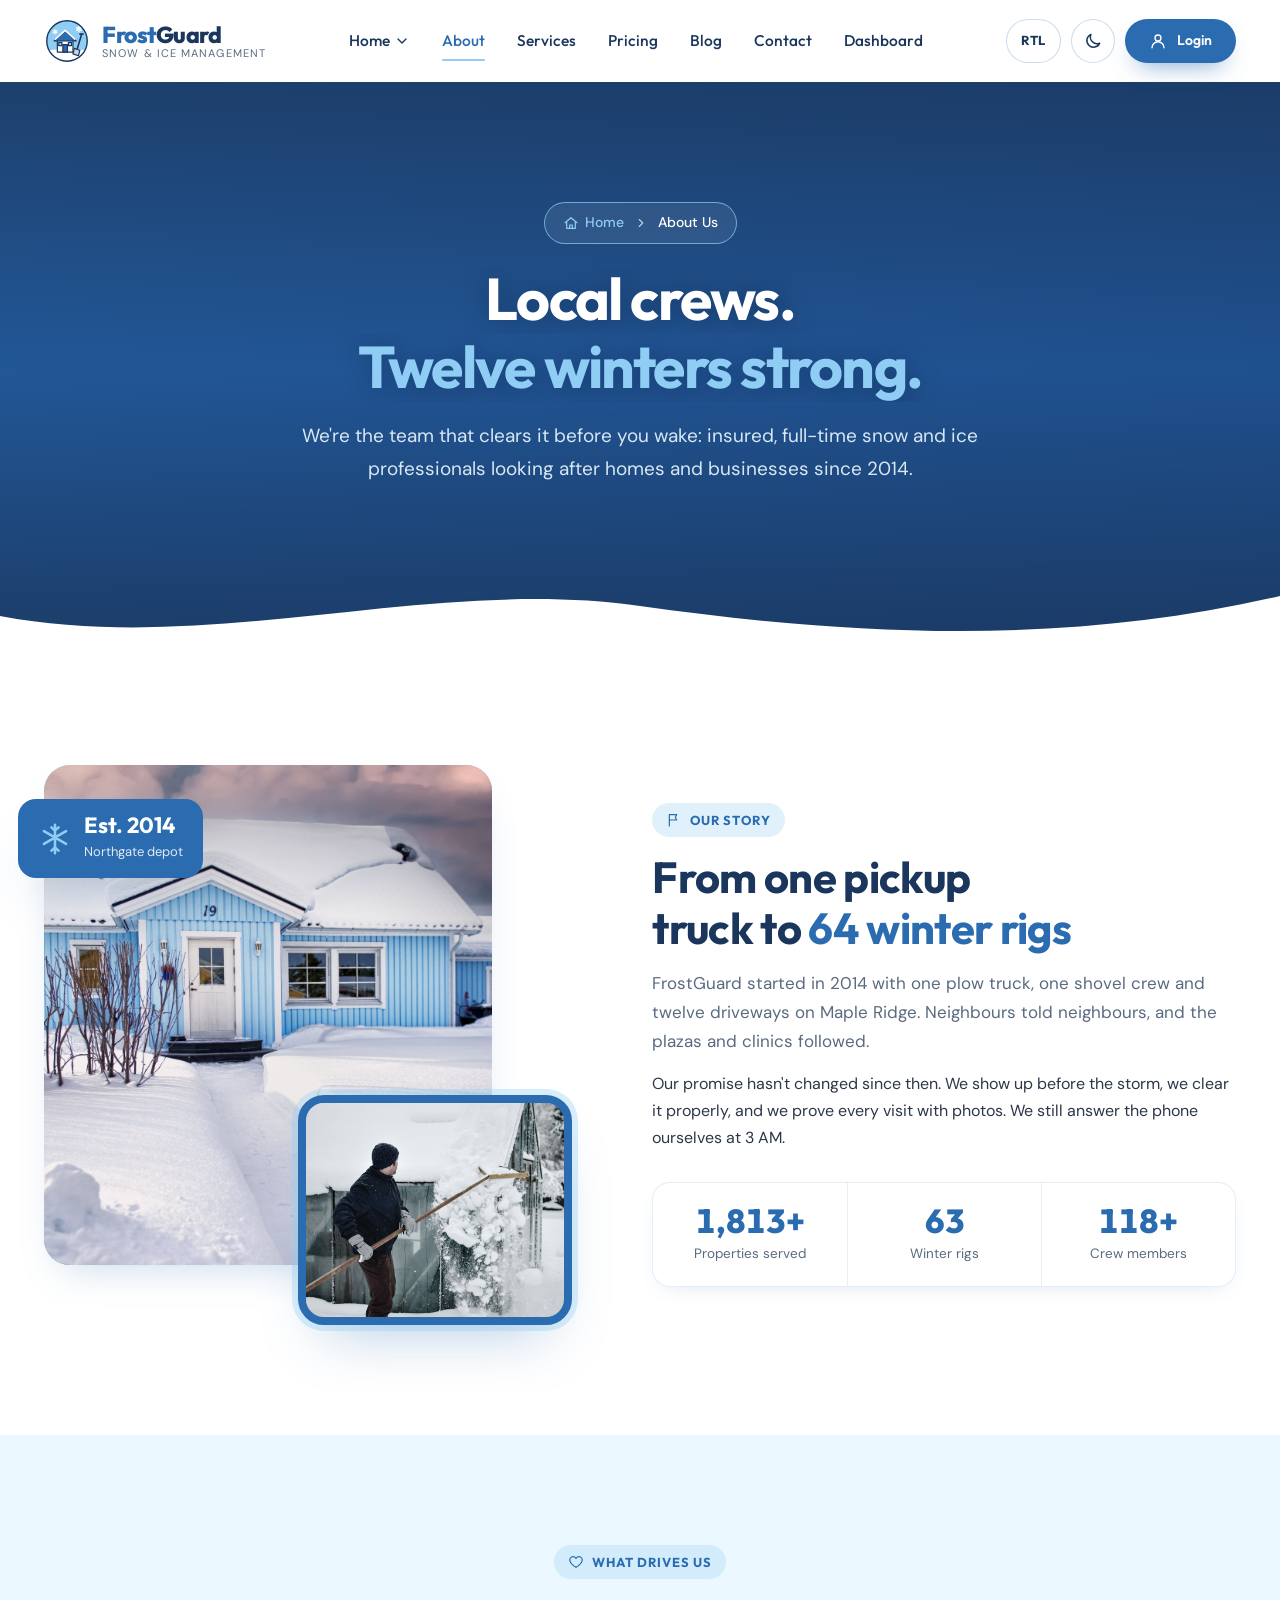
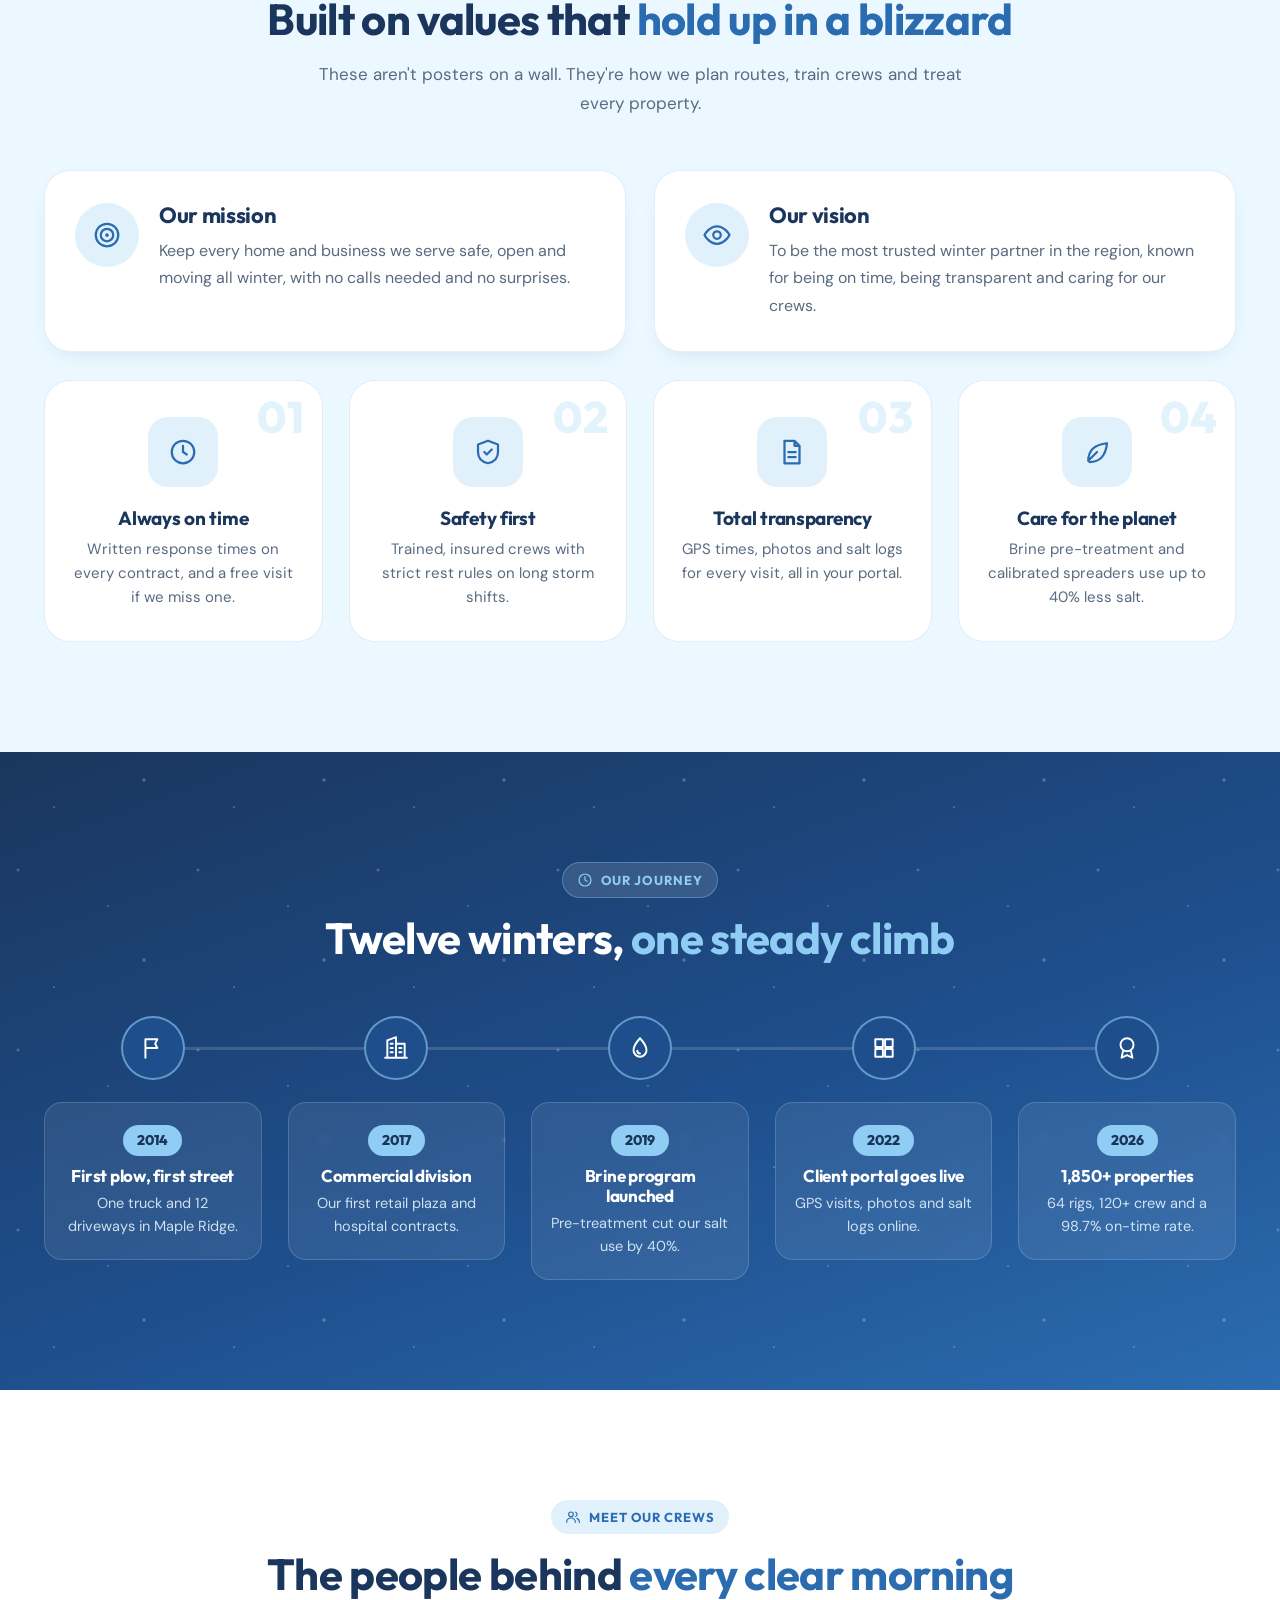
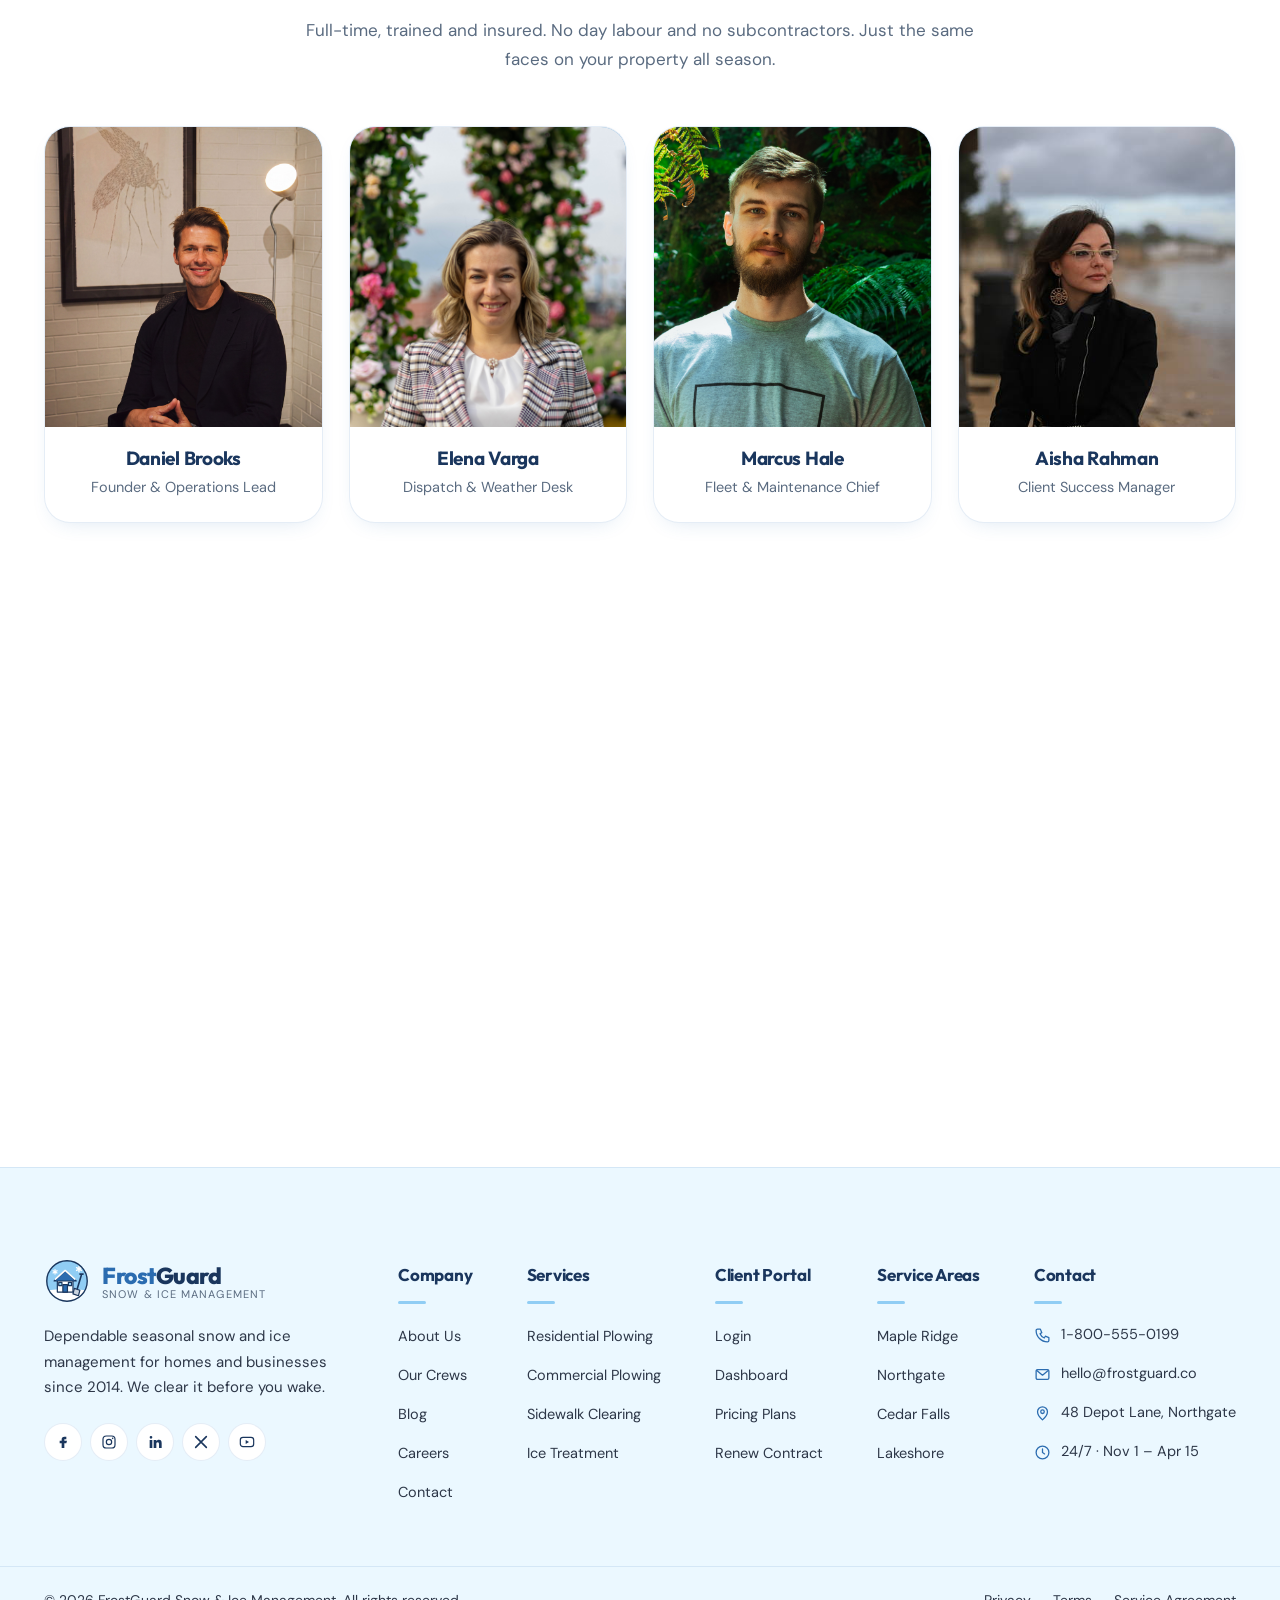
==== about.html @ 60165d2a "initial commit" ====
<!DOCTYPE html>
<html lang="en" dir="ltr" data-theme="light">
<head>
  <meta charset="UTF-8">
  <meta name="viewport" content="width=device-width, initial-scale=1.0">
  <title>About Us | FrostGuard Snow &amp; Ice Management</title>
  <meta name="description" content="Meet FrostGuard Snow & Ice Management — a local, fully insured snow and ice team keeping homes and businesses safe every winter since 2014.">
  <link rel="icon" type="image/svg+xml" href="images/logo-ltr.svg">

  <!-- Apply saved theme + direction before first paint (prevents flash) -->
  <script>
    (function () {
      document.documentElement.classList.add('js');
      try {
        var t = localStorage.getItem('fg-theme');
        var d = localStorage.getItem('fg-dir');
        if (t) document.documentElement.setAttribute('data-theme', t);
        if (d) document.documentElement.setAttribute('dir', d);
      } catch (e) {}
    })();
  </script>

  <link rel="preconnect" href="https://fonts.googleapis.com">
  <link rel="preconnect" href="https://fonts.gstatic.com" crossorigin>
  <link href="https://fonts.googleapis.com/css2?family=Outfit:wght@500;600;700;800&family=DM+Sans:wght@400;500;700&display=swap" rel="stylesheet">
  <link rel="stylesheet" href="css/about.css">
</head>
<body>

  <!--
    MEDIA
      videos/about-video.mp4 + .webm · videos/about-video-mobile.mp4 + .webm  (page banner video)
      images/about-video-poster.jpg  (still frame shown while the video loads — must be an image, not the .mp4)
    IMAGE SLOTS — drop real photos into /images with these names.
      about-story-1.jpg · about-story-2.jpg
      team-1.jpg · team-2.jpg · team-3.jpg · team-4.jpg
    Until a photo is added, a blue snow gradient with an icon is shown.
  -->

  <svg class="sprite" aria-hidden="true" xmlns="http://www.w3.org/2000/svg">
    <symbol id="i-snow" viewBox="0 0 24 24"><path d="M12 2v20M4.2 6.5l15.6 9M4.2 15.5l15.6-9M9.5 3.8 12 6l2.5-2.2M9.5 20.2 12 18l2.5 2.2" fill="none" stroke="currentColor" stroke-width="1.8" stroke-linecap="round" stroke-linejoin="round"/></symbol>
    <symbol id="i-truck" viewBox="0 0 24 24"><path d="M3 16V7h10v9M13 10h4l3 3v3h-7M2 19l5-3M6.5 19a1.8 1.8 0 1 0 0-.01M16.5 19a1.8 1.8 0 1 0 0-.01" fill="none" stroke="currentColor" stroke-width="1.8" stroke-linecap="round" stroke-linejoin="round"/></symbol>
    <symbol id="i-building" viewBox="0 0 24 24"><path d="M4 21V5l8-3v19M12 8h8v13M2 21h20M7 8h2M7 12h2M7 16h2M15 12h2M15 16h2" fill="none" stroke="currentColor" stroke-width="1.8" stroke-linecap="round" stroke-linejoin="round"/></symbol>
    <symbol id="i-walk" viewBox="0 0 24 24"><path d="M13 4.5a1.5 1.5 0 1 0 0-.01M10 21l2-6 3 3v3M8 12l3-4 4 2 2 3M12 15l-1-5" fill="none" stroke="currentColor" stroke-width="1.8" stroke-linecap="round" stroke-linejoin="round"/></symbol>
    <symbol id="i-drop" viewBox="0 0 24 24"><path d="M12 3s6 6.5 6 11a6 6 0 0 1-12 0c0-4.5 6-11 6-11ZM9.5 14.5a2.5 2.5 0 0 0 2.5 2.5" fill="none" stroke="currentColor" stroke-width="1.8" stroke-linecap="round" stroke-linejoin="round"/></symbol>
    <symbol id="i-clock" viewBox="0 0 24 24"><circle cx="12" cy="12" r="9" fill="none" stroke="currentColor" stroke-width="1.8"/><path d="M12 7v5l3 2" fill="none" stroke="currentColor" stroke-width="1.8" stroke-linecap="round"/></symbol>
    <symbol id="i-shield" viewBox="0 0 24 24"><path d="M12 3 4 6v6c0 5 3.5 8 8 9 4.5-1 8-4 8-9V6l-8-3Zm-3 9 2 2 4-4" fill="none" stroke="currentColor" stroke-width="1.8" stroke-linecap="round" stroke-linejoin="round"/></symbol>
    <symbol id="i-pin" viewBox="0 0 24 24"><path d="M12 21s-7-6.2-7-11.5A7 7 0 0 1 19 9.5C19 14.8 12 21 12 21Z" fill="none" stroke="currentColor" stroke-width="1.8" stroke-linejoin="round"/><circle cx="12" cy="9.5" r="2.5" fill="none" stroke="currentColor" stroke-width="1.8"/></symbol>
    <symbol id="i-check" viewBox="0 0 24 24"><path d="m5 12.5 4.5 4.5L19 7.5" fill="none" stroke="currentColor" stroke-width="2.2" stroke-linecap="round" stroke-linejoin="round"/></symbol>
    <symbol id="i-arrow" viewBox="0 0 24 24"><path d="M5 12h14M13 6l6 6-6 6" fill="none" stroke="currentColor" stroke-width="2" stroke-linecap="round" stroke-linejoin="round"/></symbol>
    <symbol id="i-sun" viewBox="0 0 24 24"><circle cx="12" cy="12" r="4" fill="none" stroke="currentColor" stroke-width="1.8"/><path d="M12 2v2M12 20v2M4.9 4.9l1.4 1.4M17.7 17.7l1.4 1.4M2 12h2M20 12h2M4.9 19.1l1.4-1.4M17.7 6.3l1.4-1.4" stroke="currentColor" stroke-width="1.8" stroke-linecap="round"/></symbol>
    <symbol id="i-moon" viewBox="0 0 24 24"><path d="M20 14.5A8 8 0 0 1 9.5 4a8 8 0 1 0 10.5 10.5Z" fill="none" stroke="currentColor" stroke-width="1.8" stroke-linejoin="round"/></symbol>
    <symbol id="i-menu" viewBox="0 0 24 24"><path d="M4 7h16M4 12h16M4 17h10" stroke="currentColor" stroke-width="2" stroke-linecap="round"/></symbol>
    <symbol id="i-close" viewBox="0 0 24 24"><path d="M6 6l12 12M18 6 6 18" stroke="currentColor" stroke-width="2" stroke-linecap="round"/></symbol>
    <symbol id="i-chev" viewBox="0 0 24 24"><path d="m6 9 6 6 6-6" fill="none" stroke="currentColor" stroke-width="2" stroke-linecap="round" stroke-linejoin="round"/></symbol>
    <symbol id="i-chev-r" viewBox="0 0 24 24"><path d="m9 6 6 6-6 6" fill="none" stroke="currentColor" stroke-width="2" stroke-linecap="round" stroke-linejoin="round"/></symbol>
    <symbol id="i-user" viewBox="0 0 24 24"><circle cx="12" cy="8" r="4" fill="none" stroke="currentColor" stroke-width="1.8"/><path d="M4 21a8 8 0 0 1 16 0" fill="none" stroke="currentColor" stroke-width="1.8" stroke-linecap="round"/></symbol>
    <symbol id="i-phone" viewBox="0 0 24 24"><path d="M5 3h4l2 5-2.5 1.5a11 11 0 0 0 6 6L16 13l5 2v4a2 2 0 0 1-2 2A16 16 0 0 1 3 5a2 2 0 0 1 2-2Z" fill="none" stroke="currentColor" stroke-width="1.8" stroke-linejoin="round"/></symbol>
    <symbol id="i-mail" viewBox="0 0 24 24"><rect x="3" y="5" width="18" height="14" rx="2" fill="none" stroke="currentColor" stroke-width="1.8"/><path d="m3.5 6 8.5 7 8.5-7" fill="none" stroke="currentColor" stroke-width="1.8" stroke-linejoin="round"/></symbol>
    <symbol id="i-file" viewBox="0 0 24 24"><path d="M14 3H6v18h12V7l-4-4Zm0 0v4h4M9 12h6M9 16h6" fill="none" stroke="currentColor" stroke-width="1.8" stroke-linejoin="round" stroke-linecap="round"/></symbol>
    <symbol id="i-star" viewBox="0 0 24 24"><path d="m12 3 2.7 5.6 6.1.9-4.4 4.3 1 6.1L12 17l-5.4 2.9 1-6.1-4.4-4.3 6.1-.9L12 3Z" fill="currentColor"/></symbol>
    <symbol id="i-fb" viewBox="0 0 24 24"><path d="M14 8h3V4h-3a4 4 0 0 0-4 4v2H7v4h3v7h4v-7h3l1-4h-4V8Z" fill="currentColor"/></symbol>
    <symbol id="i-ig" viewBox="0 0 24 24"><rect x="3" y="3" width="18" height="18" rx="5" fill="none" stroke="currentColor" stroke-width="1.8"/><circle cx="12" cy="12" r="4" fill="none" stroke="currentColor" stroke-width="1.8"/><circle cx="17.5" cy="6.5" r="1.2" fill="currentColor"/></symbol>
    <symbol id="i-in" viewBox="0 0 24 24"><path d="M4 9h4v12H4zM6 3a2 2 0 1 1 0 4 2 2 0 0 1 0-4ZM10 9h4v2c.6-1.2 2-2.2 4-2.2 3.2 0 4 2 4 5V21h-4v-6c0-1.5-.3-2.8-2-2.8s-2 1.3-2 2.8v6h-4V9Z" fill="currentColor"/></symbol>
    <symbol id="i-x" viewBox="0 0 24 24"><path d="M4 4l16 16M20 4 4 20" stroke="currentColor" stroke-width="2.4" stroke-linecap="round"/></symbol>
    <symbol id="i-yt" viewBox="0 0 24 24"><rect x="2" y="5" width="20" height="14" rx="4" fill="none" stroke="currentColor" stroke-width="1.8"/><path d="m10 9 5 3-5 3V9Z" fill="currentColor"/></symbol>
    <symbol id="i-home" viewBox="0 0 24 24"><path d="M3 11.5 12 4l9 7.5M5.5 9.5V20h13V9.5M10 20v-5h4v5" fill="none" stroke="currentColor" stroke-width="1.8" stroke-linecap="round" stroke-linejoin="round"/></symbol>
    <symbol id="i-heart" viewBox="0 0 24 24"><path d="M12 20s-7.5-4.6-9-9.3C1.9 7.2 4.2 4 7.6 4c2 0 3.4 1.1 4.4 2.6C13 5.1 14.4 4 16.4 4c3.4 0 5.7 3.2 4.6 6.7C19.5 15.4 12 20 12 20Z" fill="none" stroke="currentColor" stroke-width="1.8" stroke-linejoin="round"/></symbol>
    <symbol id="i-leaf" viewBox="0 0 24 24"><path d="M5 19c0-8 5-13 15-14-1 10-6 15-14 15M5 19l7-7" fill="none" stroke="currentColor" stroke-width="1.8" stroke-linecap="round" stroke-linejoin="round"/></symbol>
    <symbol id="i-target" viewBox="0 0 24 24"><circle cx="12" cy="12" r="9" fill="none" stroke="currentColor" stroke-width="1.8"/><circle cx="12" cy="12" r="5" fill="none" stroke="currentColor" stroke-width="1.8"/><circle cx="12" cy="12" r="1.5" fill="currentColor"/></symbol>
    <symbol id="i-eye" viewBox="0 0 24 24"><path d="M2 12s3.6-7 10-7 10 7 10 7-3.6 7-10 7S2 12 2 12Z" fill="none" stroke="currentColor" stroke-width="1.8" stroke-linejoin="round"/><circle cx="12" cy="12" r="3" fill="none" stroke="currentColor" stroke-width="1.8"/></symbol>
    <symbol id="i-award" viewBox="0 0 24 24"><circle cx="12" cy="9" r="6" fill="none" stroke="currentColor" stroke-width="1.8"/><path d="m8.5 14-1.5 7 5-2.5 5 2.5-1.5-7" fill="none" stroke="currentColor" stroke-width="1.8" stroke-linejoin="round"/></symbol>
    <symbol id="i-users" viewBox="0 0 24 24"><circle cx="9" cy="8" r="3.5" fill="none" stroke="currentColor" stroke-width="1.8"/><path d="M2.5 20a6.5 6.5 0 0 1 13 0M16 4.8a3.5 3.5 0 0 1 0 6.4M18 14a6 6 0 0 1 3.5 6" fill="none" stroke="currentColor" stroke-width="1.8" stroke-linecap="round"/></symbol>
    <symbol id="i-flag" viewBox="0 0 24 24"><path d="M5 21V4M5 4h11l-2 4 2 4H5" fill="none" stroke="currentColor" stroke-width="1.8" stroke-linecap="round" stroke-linejoin="round"/></symbol>
    <symbol id="i-grid" viewBox="0 0 24 24"><path d="M4 4h7v7H4zM13 4h7v7h-7zM4 13h7v7H4zM13 13h7v7h-7z" fill="none" stroke="currentColor" stroke-width="1.8" stroke-linejoin="round"/></symbol>
  </svg>

  <a class="skip-link" href="#main">Skip to content</a>

  <!-- ================= HEADER ================= -->
  <header class="header" id="header">
    <div class="container header__inner">
      <a href="index.html" class="logo" aria-label="FrostGuard Snow and Ice — home">
        <img src="images/logo-ltr.svg" alt="" class="logo__img logo__img--ltr" width="46" height="46">
        <img src="images/logo-rtl.svg" alt="" class="logo__img logo__img--rtl" width="46" height="46">
        <span class="logo__text">
          <span class="logo__name">Frost<b>Guard</b></span>
          <span class="logo__tag">Snow &amp; Ice Management</span>
        </span>
      </a>

      <nav class="nav" id="nav" aria-label="Primary">
        <div class="nav__head">
          <span class="nav__title">Menu</span>
          <button class="icon-btn nav__close" id="navClose" aria-label="Close menu"><svg><use href="#i-close"/></svg></button>
        </div>
        <ul class="nav__list">
          <li class="nav__item has-dropdown">
            <button class="nav__link nav__link--toggle" aria-expanded="false" aria-controls="homeMenu">
              Home <svg class="chev"><use href="#i-chev"/></svg>
            </button>
            <ul class="dropdown" id="homeMenu">
              <li><a href="index.html"><svg><use href="#i-home"/></svg>Home 1 <small>Classic seasonal</small></a></li>
              <li><a href="home2.html"><svg><use href="#i-building"/></svg>Home 2 <small>Commercial focus</small></a></li>
            </ul>
          </li>
          <li class="nav__item"><a href="about.html" class="nav__link is-active" aria-current="page">About</a></li>
          <li class="nav__item"><a href="services.html" class="nav__link">Services</a></li>
          <li class="nav__item"><a href="pricing.html" class="nav__link">Pricing</a></li>
          <li class="nav__item"><a href="blog.html" class="nav__link">Blog</a></li>
          <li class="nav__item"><a href="contact.html" class="nav__link">Contact</a></li>
          <li class="nav__item"><a href="dashboard.html" class="nav__link">Dashboard</a></li>
        </ul>
        <div class="nav__foot">
          <a href="login.html" class="btn btn--primary btn--block"><svg><use href="#i-user"/></svg>Login</a>
          <a href="tel:+18005550199" class="nav__hotline"><svg><use href="#i-phone"/></svg>24/7 Dispatch: 1-800-555-0199</a>
        </div>
      </nav>

      <div class="header__actions">
        <button class="icon-btn dir-toggle" id="dirToggle" aria-label="Switch to right-to-left layout">
          <span class="dir-toggle__label">RTL</span>
        </button>
        <button class="icon-btn theme-toggle" id="themeToggle" aria-label="Switch to dark theme">
          <svg class="theme-toggle__moon"><use href="#i-moon"/></svg>
          <svg class="theme-toggle__sun"><use href="#i-sun"/></svg>
        </button>
        <a href="login.html" class="btn btn--primary btn--sm header__login"><svg><use href="#i-user"/></svg><span>Login</span></a>
        <button class="icon-btn burger" id="burger" aria-label="Open menu" aria-controls="nav" aria-expanded="false"><svg><use href="#i-menu"/></svg></button>
      </div>
    </div>
  </header>
  <div class="nav-overlay" id="navOverlay"></div>

  <main id="main">

    <!-- ================= 1. PAGE BANNER ================= -->
    <section class="page-hero">
      <div class="page-hero__bg" aria-hidden="true">
        <!-- background video: the browser uses the first file below that exists and that it can play
             (phones get the small files). Keep the files in the videos/ folder next to about.html. -->
        <video class="page-hero__video" id="heroVideo" autoplay muted loop playsinline preload="auto"
               poster="images/about-video-poster.jpg">
          <source src="videos/about-video-mobile.webm" type="video/webm" media="(max-width: 767.98px)">
          <source src="videos/about-video-mobile.mp4" type="video/mp4" media="(max-width: 767.98px)">
          <source src="videos/about-video.webm" type="video/webm">
          <source src="videos/about-video.mp4" type="video/mp4">
          <source src="images/about-video.mp4" type="video/mp4">
        </video>
      </div>
      <canvas class="page-hero__snow" id="snowCanvas" aria-hidden="true"></canvas>
      <div class="container page-hero__inner">
        <nav class="crumbs" aria-label="Breadcrumb">
          <a href="index.html"><svg><use href="#i-home"/></svg>Home</a>
          <svg class="crumbs__sep flip"><use href="#i-chev-r"/></svg>
          <span aria-current="page">About Us</span>
        </nav>
        <h1 class="page-hero__title"><span class="line"><span>Local crews.</span></span><span class="line"><span><em>Twelve winters strong.</em></span></span></h1>
        <p class="page-hero__lead">We're the team that clears it before you wake: insured, full-time snow and ice professionals looking after homes and businesses since 2014.</p>
      </div>
      <svg class="page-hero__wave" viewBox="0 0 1440 80" preserveAspectRatio="none" aria-hidden="true"><path d="M0 40 C 240 80 480 0 720 30 S 1200 70 1440 20 V80 H0 Z"/></svg>
    </section>

    <!-- ================= 2. OUR STORY ================= -->
    <section class="section story" id="story">
      <div class="container story__inner">
        <div class="story__media reveal reveal--side-rev">
          <div class="media story__main"><span class="media__img" style="background-image:url('images/about-1.jpg')"></span><svg><use href="#i-truck"/></svg></div>
          <div class="media story__sub"><span class="media__img" style="background-image:url('images/about-2.jpg')"></span><svg><use href="#i-walk"/></svg></div>
          <div class="story__badge">
            <svg><use href="#i-snow"/></svg>
            <span><strong>Est. 2014</strong><small>Northgate depot</small></span>
          </div>
        </div>
        <div class="story__copy reveal reveal--side">
          <span class="eyebrow"><svg><use href="#i-flag"/></svg>Our story</span>
          <h2 class="section__title">From one pickup truck to <span class="hl">64 winter rigs</span></h2>
          <p class="section__lead">FrostGuard started in 2014 with one plow truck, one shovel crew and twelve driveways on Maple Ridge. Neighbours told neighbours, and the plazas and clinics followed.</p>
          <p class="story__text">Our promise hasn't changed since then. We show up before the storm, we clear it properly, and we prove every visit with photos. We still answer the phone ourselves at 3 AM.</p>
          <ul class="story__stats">
            <li><strong data-count="1850" data-suffix="+">0</strong><span>Properties served</span></li>
            <li><strong data-count="64">0</strong><span>Winter rigs</span></li>
            <li><strong data-count="120" data-suffix="+">0</strong><span>Crew members</span></li>
          </ul>
        </div>
      </div>
    </section>

    <!-- ================= 3. MISSION & VALUES ================= -->
    <section class="section values" id="values">
      <div class="container">
        <header class="section__head reveal">
          <span class="eyebrow"><svg><use href="#i-heart"/></svg>What drives us</span>
          <h2 class="section__title">Built on values that <span class="hl">hold up in a blizzard</span></h2>
          <p class="section__lead">These aren't posters on a wall. They're how we plan routes, train crews and treat every property.</p>
        </header>

        <div class="mv">
          <article class="mv__card reveal">
            <span class="mv__icon"><svg><use href="#i-target"/></svg></span>
            <div><h3>Our mission</h3><p>Keep every home and business we serve safe, open and moving all winter, with no calls needed and no surprises.</p></div>
          </article>
          <article class="mv__card reveal" style="--d:.1s">
            <span class="mv__icon"><svg><use href="#i-eye"/></svg></span>
            <div><h3>Our vision</h3><p>To be the most trusted winter partner in the region, known for being on time, being transparent and caring for our crews.</p></div>
          </article>
        </div>

        <div class="values__grid">
          <article class="value reveal">
            <span class="value__num">01</span>
            <span class="value__icon"><svg><use href="#i-clock"/></svg></span>
            <h3>Always on time</h3>
            <p>Written response times on every contract, and a free visit if we miss one.</p>
          </article>
          <article class="value reveal" style="--d:.1s">
            <span class="value__num">02</span>
            <span class="value__icon"><svg><use href="#i-shield"/></svg></span>
            <h3>Safety first</h3>
            <p>Trained, insured crews with strict rest rules on long storm shifts.</p>
          </article>
          <article class="value reveal" style="--d:.2s">
            <span class="value__num">03</span>
            <span class="value__icon"><svg><use href="#i-file"/></svg></span>
            <h3>Total transparency</h3>
            <p>GPS times, photos and salt logs for every visit, all in your portal.</p>
          </article>
          <article class="value reveal" style="--d:.3s">
            <span class="value__num">04</span>
            <span class="value__icon"><svg><use href="#i-leaf"/></svg></span>
            <h3>Care for the planet</h3>
            <p>Brine pre-treatment and calibrated spreaders use up to 40% less salt.</p>
          </article>
        </div>
      </div>
    </section>

    <!-- ================= 4. OUR JOURNEY ================= -->
    <section class="section journey" id="journey">
      <div class="journey__flakes" aria-hidden="true"></div>
      <div class="container">
        <header class="section__head journey__head reveal">
          <span class="eyebrow eyebrow--light"><svg><use href="#i-clock"/></svg>Our journey</span>
          <h2 class="section__title">Twelve winters, <span class="hl">one steady climb</span></h2>
        </header>
        <ol class="road" id="road">
          <li class="road__item reveal">
            <span class="road__dot"><svg><use href="#i-flag"/></svg></span>
            <div class="road__card"><span class="road__year">2014</span><h3>First plow, first street</h3><p>One truck and 12 driveways in Maple Ridge.</p></div>
          </li>
          <li class="road__item reveal" style="--d:.1s">
            <span class="road__dot"><svg><use href="#i-building"/></svg></span>
            <div class="road__card"><span class="road__year">2017</span><h3>Commercial division</h3><p>Our first retail plaza and hospital contracts.</p></div>
          </li>
          <li class="road__item reveal" style="--d:.2s">
            <span class="road__dot"><svg><use href="#i-drop"/></svg></span>
            <div class="road__card"><span class="road__year">2019</span><h3>Brine program launched</h3><p>Pre-treatment cut our salt use by 40%.</p></div>
          </li>
          <li class="road__item reveal" style="--d:.3s">
            <span class="road__dot"><svg><use href="#i-grid"/></svg></span>
            <div class="road__card"><span class="road__year">2022</span><h3>Client portal goes live</h3><p>GPS visits, photos and salt logs online.</p></div>
          </li>
          <li class="road__item reveal" style="--d:.4s">
            <span class="road__dot"><svg><use href="#i-award"/></svg></span>
            <div class="road__card"><span class="road__year">2026</span><h3>1,850+ properties</h3><p>64 rigs, 120+ crew and a 98.7% on-time rate.</p></div>
          </li>
        </ol>
      </div>
    </section>

    <!-- ================= 5. MEET THE CREW ================= -->
    <section class="section crew" id="crew">
      <div class="container">
        <header class="section__head reveal">
          <span class="eyebrow"><svg><use href="#i-users"/></svg>Meet our crews</span>
          <h2 class="section__title">The people behind <span class="hl">every clear morning</span></h2>
          <p class="section__lead">Full-time, trained and insured. No day labour and no subcontractors. Just the same faces on your property all season.</p>
        </header>
        <div class="crew__grid">
          <article class="member reveal">
            <div class="media member__photo"><span class="media__img" style="background-image:url('images/team-1.jpg')"></span><svg><use href="#i-user"/></svg>
              <ul class="member__social"><li><a href="#" aria-label="Daniel Brooks on LinkedIn"><svg><use href="#i-in"/></svg></a></li><li><a href="#" aria-label="Email Daniel Brooks"><svg><use href="#i-mail"/></svg></a></li></ul>
            </div>
            <div class="member__body"><h3>Daniel Brooks</h3><span>Founder &amp; Operations Lead</span></div>
          </article>
          <article class="member reveal" style="--d:.1s">
            <div class="media member__photo"><span class="media__img" style="background-image:url('images/team-2.jpg')"></span><svg><use href="#i-user"/></svg>
              <ul class="member__social"><li><a href="#" aria-label="Elena Varga on LinkedIn"><svg><use href="#i-in"/></svg></a></li><li><a href="#" aria-label="Email Elena Varga"><svg><use href="#i-mail"/></svg></a></li></ul>
            </div>
            <div class="member__body"><h3>Elena Varga</h3><span>Dispatch &amp; Weather Desk</span></div>
          </article>
          <article class="member reveal" style="--d:.2s">
            <div class="media member__photo"><span class="media__img" style="background-image:url('images/team-3.jpg')"></span><svg><use href="#i-user"/></svg>
              <ul class="member__social"><li><a href="#" aria-label="Marcus Hale on LinkedIn"><svg><use href="#i-in"/></svg></a></li><li><a href="#" aria-label="Email Marcus Hale"><svg><use href="#i-mail"/></svg></a></li></ul>
            </div>
            <div class="member__body"><h3>Marcus Hale</h3><span>Fleet &amp; Maintenance Chief</span></div>
          </article>
          <article class="member reveal" style="--d:.3s">
            <div class="media member__photo"><span class="media__img" style="background-image:url('images/team-4.jpg')"></span><svg><use href="#i-user"/></svg>
              <ul class="member__social"><li><a href="#" aria-label="Aisha Rahman on LinkedIn"><svg><use href="#i-in"/></svg></a></li><li><a href="#" aria-label="Email Aisha Rahman"><svg><use href="#i-mail"/></svg></a></li></ul>
            </div>
            <div class="member__body"><h3>Aisha Rahman</h3><span>Client Success Manager</span></div>
          </article>
        </div>
      </div>
    </section>

    <!-- ================= 6. TRUST + CTA ================= -->
    <section class="section trust">
      <div class="container">
        <div class="trust__grid">
          <div class="badge-card reveal"><span class="badge-card__icon"><svg><use href="#i-shield"/></svg></span><strong>$5M</strong><small>Liability coverage</small></div>
          <div class="badge-card reveal" style="--d:.08s"><span class="badge-card__icon"><svg><use href="#i-award"/></svg></span><strong>SIMA</strong><small>Certified snow pros</small></div>
          <div class="badge-card reveal" style="--d:.16s"><span class="badge-card__icon"><svg><use href="#i-star"/></svg></span><strong><b data-count="4.9" data-decimals="1">0</b>/5</strong><small>Average client rating</small></div>
          <div class="badge-card reveal" style="--d:.24s"><span class="badge-card__icon"><svg><use href="#i-check"/></svg></span><strong><b data-count="98.7" data-decimals="1" data-suffix="%">0</b></strong><small>On-time arrivals</small></div>
        </div>

        <div class="cta reveal">
          <span class="cta__flake cta__flake--a" aria-hidden="true"><svg><use href="#i-snow"/></svg></span>
          <span class="cta__flake cta__flake--b" aria-hidden="true"><svg><use href="#i-snow"/></svg></span>
          <div class="cta__copy">
            <h2>Want this crew on your property?</h2>
            <p>2026–27 enrollment is open. Reserve your route before November 15.</p>
          </div>
          <div class="cta__actions">
            <a href="pricing.html" class="btn btn--secondary btn--lg">Choose a Plan <svg class="flip"><use href="#i-arrow"/></svg></a>
            <a href="contact.html" class="btn btn--ghost btn--lg">Free Estimate</a>
          </div>
        </div>
      </div>
    </section>
  </main>

  <!-- ================= FOOTER (light) ================= -->
  <footer class="footer">
    <div class="container footer__grid">
      <div class="footer__col footer__brand">
        <a href="index.html" class="logo" aria-label="FrostGuard home">
          <img src="images/logo-ltr.svg" alt="" class="logo__img logo__img--ltr" width="46" height="46">
          <img src="images/logo-rtl.svg" alt="" class="logo__img logo__img--rtl" width="46" height="46">
          <span class="logo__text"><span class="logo__name">Frost<b>Guard</b></span><span class="logo__tag">Snow &amp; Ice Management</span></span>
        </a>
        <p>Dependable seasonal snow and ice management for homes and businesses since 2014. We clear it before you wake.</p>
        <div class="socials">
          <a href="#" aria-label="Facebook"><svg><use href="#i-fb"/></svg></a>
          <a href="#" aria-label="Instagram"><svg><use href="#i-ig"/></svg></a>
          <a href="#" aria-label="LinkedIn"><svg><use href="#i-in"/></svg></a>
          <a href="#" aria-label="X"><svg><use href="#i-x"/></svg></a>
          <a href="#" aria-label="YouTube"><svg><use href="#i-yt"/></svg></a>
        </div>
      </div>
      <div class="footer__col"><h4>Company</h4><ul><li><a href="about.html">About Us</a></li><li><a href="about.html#crew">Our Crews</a></li><li><a href="blog.html">Blog</a></li><li><a href="contact.html">Careers</a></li><li><a href="contact.html">Contact</a></li></ul></div>
      <div class="footer__col"><h4>Services</h4><ul><li><a href="services.html#residential">Residential Plowing</a></li><li><a href="services.html#commercial">Commercial Plowing</a></li><li><a href="services.html#sidewalk">Sidewalk Clearing</a></li><li><a href="services.html#ice">Ice Treatment</a></li></ul></div>
      <div class="footer__col"><h4>Client Portal</h4><ul><li><a href="login.html">Login</a></li><li><a href="dashboard.html">Dashboard</a></li><li><a href="pricing.html">Pricing Plans</a></li><li><a href="dashboard.html#renewal">Renew Contract</a></li></ul></div>
      <div class="footer__col"><h4>Service Areas</h4><ul><li><a href="contact.html">Maple Ridge</a></li><li><a href="contact.html">Northgate</a></li><li><a href="contact.html">Cedar Falls</a></li><li><a href="contact.html">Lakeshore</a></li></ul></div>
      <div class="footer__col">
        <h4>Contact</h4>
        <ul class="footer__contact">
          <li><svg><use href="#i-phone"/></svg><a href="tel:+18005550199">1-800-555-0199</a></li>
          <li><svg><use href="#i-mail"/></svg><a href="mailto:hello@frostguard.co">hello@frostguard.co</a></li>
          <li><svg><use href="#i-pin"/></svg><span>48 Depot Lane, Northgate</span></li>
          <li><svg><use href="#i-clock"/></svg><span>24/7 · Nov 1 – Apr 15</span></li>
        </ul>
      </div>
    </div>
    <div class="footer__bottom">
      <div class="container footer__bottom-inner">
        <p>© <span id="year">2026</span> FrostGuard Snow &amp; Ice Management. All rights reserved.</p>
        <ul><li><a href="#">Privacy</a></li><li><a href="#">Terms</a></li><li><a href="#">Service Agreement</a></li></ul>
      </div>
    </div>
  </footer>

  <script src="js/about.js"></script>
</body>
</html>
---- css/about.css ----
/* =========================================================
   FrostGuard Snow & Ice — About page
   Primary Blue #2B6CB0 · Sky Blue #90CDF4 · Light Tint #EBF8FF
   Background #FFFFFF · Text #1A202C
   Fonts: Outfit (headings) + DM Sans (body)
   Breakpoints (non-overlapping, 4 tiers):
     XL  > 1279px         (@media min-width: 1280px — desktop layout)
     LG  1024 – 1279.98px
     MD  640 – 1023.98px  (hamburger menu, login inside it)
     SM  < 640px          (hamburger menu, login inside it)
   ========================================================= */

/* ---------- 1. Design tokens ---------- */
:root {
  /* Palette */
  --c-blue:  #2B6CB0;   /* primary */
  --c-sky:   #90CDF4;   /* secondary */
  --c-tint:  #EBF8FF;   /* light tint */
  --c-white: #FFFFFF;   /* background */
  --c-ink:   #1A202C;   /* text */
  --c-blue-dark: #1E4E8C;   /* hover / deep blue (shade of primary) */
  --c-navy:      #1A365D;   /* text on sky-blue fills */

  /* Roles — light */
  --bg: var(--c-white);
  --bg-alt: var(--c-tint);
  --surface: var(--c-white);
  --surface-2: #F5FBFF;
  --border: rgba(43, 108, 176, .12);
  --border-strong: rgba(43, 108, 176, .24);
  --heading: var(--c-navy);
  --text: #2D3748;
  --text-muted: #5A6B80;
  --link: var(--c-blue);
  --icon-bg: rgba(144, 205, 244, .28);
  --hero-ov-1: rgba(26, 54, 93, .82);
  --hero-ov-2: rgba(30, 78, 140, .62);
  --hero-ov-3: rgba(26, 54, 93, .86);
  --cloud: rgba(235, 248, 255, .18);
  --snow-rgb: 255, 255, 255;
  --footer-bg: var(--c-tint);
  --shadow-sm: 0 8px 22px -12px rgba(43, 108, 176, .22);
  --shadow: 0 18px 40px -18px rgba(43, 108, 176, .28);
  --shadow-lg: 0 30px 60px -26px rgba(43, 108, 176, .38);

  /* Type */
  --ff-head: "Outfit", system-ui, sans-serif;
  --ff-body: "DM Sans", system-ui, sans-serif;

  /* Layout */
  --container: 1220px;
  --gutter: 24px;
  --header-h: 82px;
  --radius: 18px;
  --radius-lg: 26px;
  --section-y: 104px;
  --ease: cubic-bezier(.22, .9, .3, 1);
  --rx: 50px;
}

/* Dark — deep winter-night blues from the same family */
[data-theme="dark"] {
  --bg: #0D1B2E;
  --bg-alt: #10233B;
  --surface: #142B47;
  --surface-2: #183354;
  --border: rgba(144, 205, 244, .14);
  --border-strong: rgba(144, 205, 244, .26);
  --heading: #EBF8FF;
  --text: #CFE3F5;
  --text-muted: #93AFCB;
  --link: var(--c-sky);
  --icon-bg: rgba(144, 205, 244, .14);
  --hero-ov-1: rgba(13, 27, 46, .9);
  --hero-ov-2: rgba(13, 27, 46, .72);
  --hero-ov-3: rgba(13, 27, 46, .92);
  --cloud: rgba(144, 205, 244, .07);
  --snow-rgb: 235, 248, 255;
  --footer-bg: #0B1727;
  --shadow-sm: 0 8px 22px -12px rgba(0, 0, 0, .55);
  --shadow: 0 18px 40px -18px rgba(0, 0, 0, .6);
  --shadow-lg: 0 30px 60px -26px rgba(0, 0, 0, .75);
}

[dir="rtl"] { --rx: -50px; }

/* ---------- 2. Base ---------- */
*, *::before, *::after { box-sizing: border-box; margin: 0; padding: 0; }
html { scroll-behavior: smooth; -webkit-text-size-adjust: 100%; }
body { font-family: var(--ff-body); font-size: 16px; line-height: 1.7; color: var(--text); background: var(--bg); overflow-x: hidden; transition: background-color .4s ease, color .4s ease; }
body.nav-open { overflow: hidden; }
main { overflow-x: hidden; overflow-x: clip; }   /* nothing inside the page can push it wider than the screen (hidden = fallback for older iOS Safari) */
html, body { max-width: 100%; }
img, svg { display: block; max-width: 100%; }
a { color: inherit; text-decoration: none; }
ul, ol { list-style: none; }
button, input { font: inherit; color: inherit; }
button { cursor: pointer; background: none; border: 0; }
h1, h2, h3, h4 { font-family: var(--ff-head); color: var(--heading); line-height: 1.18; letter-spacing: -.015em; }
.sprite { display: none; }
.sr-only { position: absolute; width: 1px; height: 1px; overflow: hidden; clip: rect(0 0 0 0); white-space: nowrap; }
.skip-link { position: absolute; inset-inline-start: 16px; top: -60px; z-index: 300; background: var(--c-blue); color: #fff; padding: 10px 16px; border-radius: 8px; font-weight: 600; }
.skip-link:focus { top: 12px; }
:focus-visible { outline: 3px solid rgba(144, 205, 244, .9); outline-offset: 3px; border-radius: 6px; }
[dir="rtl"] .flip { transform: scaleX(-1); }
.rot { rotate: 180deg; }
.container { width: 100%; max-width: var(--container); margin-inline: auto; padding-inline: var(--gutter); }
.section { padding-block: var(--section-y); position: relative; }
[data-count], .rstat strong { font-variant-numeric: tabular-nums; unicode-bidi: plaintext; }

/* ---------- 3. Buttons (same colours in light & dark) ---------- */
.btn {
  --btn-bg: var(--c-blue); --btn-fg: #FFFFFF; --btn-bd: transparent; --btn-fill: var(--c-blue-dark); --btn-fill-fg: #FFFFFF;
  position: relative; isolation: isolate; overflow: hidden;
  display: inline-flex; align-items: center; justify-content: center; gap: 10px;
  padding: 14px 28px; border-radius: 50px; border: 2px solid var(--btn-bd);
  background: var(--btn-bg); color: var(--btn-fg);
  font-family: var(--ff-head); font-weight: 600; font-size: 15.5px; line-height: 1.2; white-space: nowrap;
  transition: color .35s var(--ease), transform .3s var(--ease), box-shadow .3s var(--ease), border-color .3s;
}
.btn::before { content: ""; position: absolute; inset: 0; z-index: -1; background: var(--btn-fill); transform: scaleX(0); transform-origin: var(--from, left); transition: transform .45s var(--ease); }
[dir="rtl"] .btn::before { --from: right; }
.btn:hover::before { transform: scaleX(1); }
.btn:hover { color: var(--btn-fill-fg); border-color: var(--btn-fill); transform: translateY(-2px); box-shadow: var(--shadow); }
.btn svg { width: 18px; height: 18px; flex-shrink: 0; transition: transform .3s var(--ease); }
.btn:hover svg.flip { transform: translateX(4px); }
[dir="rtl"] .btn:hover svg.flip { transform: scaleX(-1) translateX(4px); }
.btn--primary { box-shadow: 0 12px 24px -12px rgba(43, 108, 176, .7); }
.btn--secondary { --btn-bg: var(--c-sky); --btn-fg: var(--c-navy); --btn-fill: var(--c-white); --btn-fill-fg: var(--c-blue); box-shadow: 0 12px 24px -12px rgba(144, 205, 244, .8); }
.btn--outline { --btn-bg: transparent; --btn-fg: var(--link); --btn-bd: var(--link); --btn-fill: var(--c-blue); }
.btn--ghost { --btn-bg: transparent; --btn-fg: #FFFFFF; --btn-bd: rgba(255, 255, 255, .6); --btn-fill: #FFFFFF; --btn-fill-fg: var(--c-blue); }
.btn--sm { padding: 10px 20px; font-size: 14px; }
.btn--lg { padding: 16px 32px; font-size: 16px; }
.btn--block { width: 100%; }

.icon-btn { display: inline-flex; align-items: center; justify-content: center; gap: 6px; height: 44px; min-width: 44px; padding-inline: 11px; border-radius: 50px; border: 1px solid var(--border-strong); background: var(--surface); color: var(--heading); transition: background-color .3s, color .3s, border-color .3s, transform .3s var(--ease); }
.icon-btn svg { width: 20px; height: 20px; }
.icon-btn:hover { background: var(--c-blue); border-color: var(--c-blue); color: #fff; transform: translateY(-2px); }
.link-arrow { display: inline-flex; align-items: center; gap: 8px; font-family: var(--ff-head); font-weight: 600; font-size: 15px; color: var(--link); }
.link-arrow svg { width: 16px; height: 16px; transition: transform .3s var(--ease); }
.link-arrow:hover svg { transform: translateX(6px); }
[dir="rtl"] .link-arrow:hover svg { transform: scaleX(-1) translateX(6px); }

/* ---------- 4. Shared text ---------- */
.section__head { text-align: center; max-width: 860px; margin: 0 auto 52px; }
.section__head .section__lead { max-width: 680px; margin-inline: auto; }
.section__head--row { display: flex; align-items: flex-end; justify-content: space-between; gap: 24px; text-align: start; max-width: none; }
.section__title { font-size: clamp(30px, 3.4vw, 44px); font-weight: 700; margin-bottom: 16px; text-wrap: balance; }
.rapid h2, .cta h2 { text-wrap: balance; }
.section__lead { font-size: 17px; color: var(--text-muted); }
.hl { color: var(--link); }
.stars { display: flex; gap: 2px; }
.stars { color: var(--c-blue); }
[data-theme="dark"] .stars { color: var(--c-sky); }
.stars svg { width: 16px; height: 16px; }
.avatar { width: 48px; height: 48px; border-radius: 50%; display: grid; place-items: center; flex-shrink: 0; font-family: var(--ff-head); font-weight: 700; font-size: 14px; color: #fff; background: linear-gradient(135deg, var(--c-sky), var(--c-blue)); }

/* ---------- 5. Header ---------- */
.header { position: sticky; top: 0; z-index: 100; height: var(--header-h); background: var(--bg); border-bottom: 1px solid transparent; transition: height .35s var(--ease), box-shadow .35s, border-color .35s, background-color .4s; }
.header.is-scrolled { --header-h: 70px; border-color: var(--border); box-shadow: var(--shadow-sm); }
.header__inner { height: 100%; display: flex; align-items: center; gap: 28px; }
.logo { display: inline-flex; align-items: center; gap: 12px; flex-shrink: 0; }
.logo__img { width: 46px; height: 46px; }
.logo__img--rtl { display: none; }
[dir="rtl"] .logo__img--ltr { display: none; }
[dir="rtl"] .logo__img--rtl { display: block; }
.logo__text { display: flex; flex-direction: column; line-height: 1.1; }
.logo__name { font-family: var(--ff-head); font-size: 23px; font-weight: 800; color: var(--link); letter-spacing: -.02em; }
.logo__name b { color: var(--heading); font-weight: 800; }
.logo__tag { font-size: 11px; letter-spacing: .1em; text-transform: uppercase; color: var(--text-muted); white-space: nowrap; }

.nav { flex: 1; display: flex; justify-content: center; }
.nav__head, .nav__foot { display: none; }
.nav__list { display: flex; align-items: center; gap: 2px; }
.nav__item { position: relative; }
.nav__link { position: relative; display: inline-flex; align-items: center; gap: 4px; padding: 10px 14px; font-family: var(--ff-head); font-size: 15.5px; font-weight: 500; color: var(--heading); transition: color .3s; }
.nav__link::after { content: ""; position: absolute; inset-inline: 14px; bottom: 3px; height: 2px; border-radius: 2px; background: var(--c-sky); transform: scaleX(0); transition: transform .35s var(--ease); }
.nav__link:hover, .nav__link.is-active { color: var(--link); }
.nav__link:hover::after, .nav__link.is-active::after { transform: scaleX(1); }
.chev { width: 16px; height: 16px; transition: transform .3s var(--ease); }
.has-dropdown.is-open .chev { transform: rotate(180deg); }
.dropdown { position: absolute; top: calc(100% + 12px); inset-inline-start: 0; min-width: 250px; padding: 10px; border-radius: 16px; background: var(--surface); border: 1px solid var(--border); box-shadow: var(--shadow-lg); opacity: 0; visibility: hidden; transform: translateY(12px); transition: opacity .25s, transform .35s var(--ease), visibility .25s; }
.dropdown::before { content: ""; position: absolute; inset-inline: 0; top: -16px; height: 16px; }
.has-dropdown.is-open .dropdown { opacity: 1; visibility: visible; transform: none; }
.dropdown a { display: grid; grid-template-columns: 40px 1fr; column-gap: 12px; align-items: center; padding: 10px 12px; border-radius: 12px; font-family: var(--ff-head); font-weight: 600; font-size: 15px; color: var(--heading); transition: background-color .25s, color .25s; }
.dropdown a svg { grid-row: span 2; width: 40px; height: 40px; padding: 10px; border-radius: 50%; background: var(--icon-bg); color: var(--link); transition: background-color .25s, color .25s; }
.dropdown a small { font-family: var(--ff-body); font-weight: 400; font-size: 12.5px; color: var(--text-muted); }
.dropdown a:hover, .dropdown a.is-current { background: var(--bg-alt); color: var(--link); }
.dropdown a:hover svg, .dropdown a.is-current svg { background: var(--c-blue); color: #fff; }
.header__actions { display: flex; align-items: center; gap: 10px; }
.dir-toggle { padding-inline: 14px; }
.dir-toggle__label { font-family: var(--ff-head); font-size: 13px; font-weight: 700; letter-spacing: .04em; }
.theme-toggle__sun { display: none; }
[data-theme="dark"] .theme-toggle__moon { display: none; }
[data-theme="dark"] .theme-toggle__sun { display: block; }
.theme-toggle.is-spinning svg { animation: spinIn .6s var(--ease); }
@keyframes spinIn { from { transform: rotate(-140deg) scale(.3); opacity: 0; } }
.burger { display: none; }
.nav-overlay { position: fixed; inset: 0; z-index: 98; background: rgba(26, 54, 93, .5); backdrop-filter: blur(3px); opacity: 0; visibility: hidden; transition: opacity .35s, visibility .35s; }
.nav-overlay.is-visible { opacity: 1; visibility: visible; }

/* ---------- 6. Media slots ---------- */
.media { position: relative; overflow: hidden; isolation: isolate; display: grid; place-items: center; color: rgba(255, 255, 255, .95); background: radial-gradient(circle at 30% 20%, rgba(235, 248, 255, .55), transparent 55%), linear-gradient(145deg, var(--c-sky), var(--c-blue)); }
.media > svg { width: 64px; height: 64px; position: relative; z-index: 0; }
.media::after { content: ""; position: absolute; inset: 0; z-index: 0; opacity: .5; background-image: radial-gradient(2px 2px at 20% 30%, #fff, transparent), radial-gradient(2px 2px at 70% 65%, #fff, transparent), radial-gradient(1.5px 1.5px at 45% 80%, #fff, transparent), radial-gradient(2px 2px at 85% 25%, #fff, transparent); background-size: 120px 120px; }
.media__img { position: absolute; inset: 0; z-index: 1; background-position: center; background-size: cover; background-repeat: no-repeat; transition: transform 1s var(--ease); }

/* ---------- 7. Shared page bits ---------- */
@keyframes spin { to { transform: rotate(360deg); } }
@keyframes floaty { 50% { transform: translateY(-10px); } }
@keyframes lineUp { to { transform: none; } }
@keyframes heroIn { from { opacity: 0; transform: translateY(24px); } }
@keyframes fall { to { transform: translateY(50%); } }

.eyebrow { display: inline-flex; align-items: center; gap: 8px; margin-bottom: 14px; padding: 6px 14px; border-radius: 50px; background: var(--icon-bg); color: var(--link); font-family: var(--ff-head); font-size: 13px; font-weight: 700; letter-spacing: .08em; text-transform: uppercase; }
.eyebrow svg { width: 16px; height: 16px; flex-shrink: 0; }
.eyebrow--light { background: rgba(255, 255, 255, .12); color: var(--c-sky); border: 1px solid rgba(144, 205, 244, .35); }

/* ---------- 8. Page banner ---------- */
.page-hero { position: relative; overflow: hidden; isolation: isolate; padding: 110px 0 160px; text-align: center; color: rgba(235, 248, 255, .9); }
.page-hero__bg { position: absolute; inset: 0; z-index: -2; overflow: hidden; background: linear-gradient(145deg, var(--c-blue), var(--c-blue-dark)); }
/* background video — covers the banner like a cover image; the poster frame shows while it loads */
.page-hero__video { position: absolute; inset: 0; width: 100%; height: 100%; object-fit: cover; object-position: center; display: block; transform: scale(1.06); transition: transform 8s var(--ease); }
.page-hero__video.is-playing { transform: scale(1); }   /* slow settle-in once it starts */
.page-hero__video.is-failed { display: none; }          /* no playable file found → blue gradient shows */
/* blue overlay so the white text stays readable over the bright snow footage */
.page-hero__bg::after { content: ""; position: absolute; inset: 0; background: linear-gradient(180deg, var(--hero-ov-1) 0%, var(--hero-ov-2) 50%, var(--hero-ov-3) 100%); }
.page-hero__snow { position: absolute; inset: 0; width: 100%; height: 100%; z-index: -1; pointer-events: none; }
.page-hero__inner { position: relative; max-width: 860px; }
.crumbs { display: inline-flex; align-items: center; gap: 10px; margin-bottom: 22px; padding: 8px 18px; border-radius: 50px; background: rgba(255, 255, 255, .08); border: 1.5px solid rgba(144, 205, 244, .7); backdrop-filter: blur(8px); -webkit-backdrop-filter: blur(8px); font-size: 14px; font-weight: 500; color: #fff; animation: heroIn 1s var(--ease) both; }
.crumbs a { display: inline-flex; align-items: center; gap: 6px; color: var(--c-sky); transition: color .3s; }
.crumbs a:hover { color: #fff; }
.crumbs svg { width: 16px; height: 16px; }
.crumbs__sep { width: 14px !important; height: 14px !important; opacity: .7; }
.page-hero__title { font-size: clamp(38px, 5vw, 64px); font-weight: 700; line-height: 1.1; letter-spacing: -.03em; color: #fff; margin-bottom: 18px; text-shadow: 0 2px 24px rgba(10, 30, 60, .35); }
.page-hero__title .line { display: block; overflow: hidden; padding-bottom: .06em; }
.page-hero__title .line > span { display: inline-block; transform: translateY(110%); animation: lineUp 1s var(--ease) forwards; }
.page-hero__title .line:nth-child(2) > span { animation-delay: .14s; }
.page-hero__title em { font-style: normal; color: var(--c-sky); }
.page-hero__lead { max-width: 640px; margin-inline: auto; font-size: 18px; animation: heroIn 1s var(--ease) .4s both; }
.page-hero__wave { position: absolute; bottom: -1px; left: 0; width: 100%; height: 80px; z-index: 1; }
.page-hero__wave path { fill: var(--bg); transition: fill .4s; }

/* ---------- 9. Our story ---------- */
.story__inner { display: grid; grid-template-columns: .95fr 1.05fr; gap: 72px; align-items: center; }
.story__media { position: relative; padding-bottom: 60px; padding-inline-end: 80px; }
.story__main { height: 480px; border-radius: var(--radius-lg); box-shadow: var(--shadow); }
.story__sub { position: absolute; bottom: 0; inset-inline-end: 0; width: 52%; height: 230px; border-radius: var(--radius-lg); border: 8px solid var(--link); box-shadow: 0 0 0 6px rgba(144, 205, 244, .35), var(--shadow-lg); animation: floaty 7s ease-in-out infinite; transition: border-color .4s, box-shadow .4s; }   /* blue outline = logo/theme blue (sky blue in dark theme) */
.story__sub > svg { width: 48px; height: 48px; }
.story__media:hover .story__main .media__img { transform: scale(1.06); }
.story__badge { position: absolute; top: 34px; inset-inline-start: -26px; z-index: 2; display: flex; align-items: center; gap: 12px; padding: 14px 20px; border-radius: 18px; background: var(--c-blue); color: #fff; box-shadow: var(--shadow-lg); transition: transform .4s var(--ease); }
.story__badge:hover { transform: translateY(-4px) rotate(-2deg); }
.story__badge > svg { width: 34px; height: 34px; color: var(--c-sky); animation: spin 10s linear infinite; }
.story__badge strong { display: block; font-family: var(--ff-head); font-size: 22px; line-height: 1.1; }
.story__badge small { font-size: 13px; opacity: .85; }
.story__text { margin-top: 14px; color: var(--text); }
.story__stats { display: grid; grid-template-columns: repeat(3, 1fr); margin-top: 30px; border-radius: var(--radius); border: 1px solid var(--border); background: var(--surface); box-shadow: var(--shadow-sm); overflow: hidden; }
.story__stats li { position: relative; padding: 20px 16px; text-align: center; transition: background-color .35s; }
.story__stats li + li { border-inline-start: 1px solid var(--border); }
.story__stats li:hover { background: var(--bg-alt); }
.story__stats strong { display: block; font-family: var(--ff-head); font-size: clamp(26px, 2.6vw, 34px); font-weight: 800; line-height: 1.1; color: var(--link); }
.story__stats span { font-size: 13.5px; color: var(--text-muted); }

/* ---------- 10. Mission & values ---------- */
.values { background: var(--bg-alt); }
.mv { display: grid; grid-template-columns: 1fr 1fr; gap: 24px; margin-bottom: 28px; }
.mv__card { position: relative; overflow: hidden; isolation: isolate; display: flex; align-items: flex-start; gap: 20px; padding: 32px 30px; border-radius: var(--radius-lg); background: var(--surface); border: 1px solid var(--border); box-shadow: var(--shadow-sm); transition: transform .45s var(--ease), box-shadow .45s; }
.mv__card::before { content: ""; position: absolute; inset: 0; z-index: -1; background: linear-gradient(135deg, var(--c-blue), var(--c-blue-dark)); transform: translateY(101%); transition: transform .55s var(--ease); }
.mv__card:hover { transform: translateY(-8px); box-shadow: var(--shadow-lg); }
.mv__card:hover::before { transform: none; }
.mv__icon { width: 64px; height: 64px; flex-shrink: 0; border-radius: 50%; display: grid; place-items: center; background: var(--icon-bg); color: var(--link); transition: background-color .4s, color .4s, transform .6s var(--ease); }
.mv__icon svg { width: 30px; height: 30px; }
.mv__card:hover .mv__icon { background: var(--c-sky); color: var(--c-navy); transform: rotate(360deg); }
.mv__card h3 { font-size: 22px; margin-bottom: 8px; transition: color .4s; }
.mv__card p { color: var(--text-muted); transition: color .4s; }
.mv__card:hover h3 { color: #fff; }
.mv__card:hover p { color: rgba(255, 255, 255, .85); }

.values__grid { display: grid; grid-template-columns: repeat(4, 1fr); gap: 24px; }
.value { position: relative; overflow: hidden; padding: 30px 24px 32px; border-radius: var(--radius-lg); background: var(--surface); border: 1px solid var(--border); text-align: center; transition: transform .45s var(--ease), box-shadow .45s, border-color .45s; }
.value::after { content: ""; position: absolute; inset-inline: 0; bottom: 0; height: 4px; background: linear-gradient(90deg, var(--c-sky), var(--c-blue)); transform: scaleX(0); transform-origin: var(--from, left); transition: transform .5s var(--ease); }
[dir="rtl"] .value::after { --from: right; }
.value:hover { transform: translateY(-10px); box-shadow: var(--shadow-lg); border-color: var(--border-strong); }
.value:hover::after { transform: scaleX(1); }
.value__num { position: absolute; top: 14px; inset-inline-end: 18px; font-family: var(--ff-head); font-size: 44px; font-weight: 800; line-height: 1; color: var(--c-sky); opacity: .25; transition: opacity .4s, transform .5s var(--ease); }
.value:hover .value__num { opacity: .6; transform: scale(1.1); }
.value__icon { width: 70px; height: 70px; margin: 6px auto 20px; border-radius: 20px; display: grid; place-items: center; background: var(--icon-bg); color: var(--link); transition: background-color .4s, color .4s, border-radius .5s, transform .6s var(--ease); }
.value__icon svg { width: 30px; height: 30px; }
.value:hover .value__icon { background: var(--c-blue); color: #fff; border-radius: 50%; transform: rotate(-10deg); }
.value h3 { font-size: 19px; margin-bottom: 8px; transition: color .3s; }
.value:hover h3 { color: var(--link); }
.value p { font-size: 15px; color: var(--text-muted); line-height: 1.6; }

/* ---------- 11. Journey ---------- */
.journey { overflow: hidden; background: linear-gradient(160deg, var(--c-navy), var(--c-blue-dark) 55%, var(--c-blue)); color: rgba(235, 248, 255, .85); }
[data-theme="dark"] .journey { background: linear-gradient(160deg, #0A1626, #12304F 60%, #163A66); }
.journey__flakes { position: absolute; inset: -100% 0 0; opacity: .35; pointer-events: none; background-image: radial-gradient(2px 2px at 10% 20%, #fff, transparent), radial-gradient(1.5px 1.5px at 60% 40%, #fff, transparent), radial-gradient(2.5px 2.5px at 80% 70%, #fff, transparent), radial-gradient(1.5px 1.5px at 30% 85%, #fff, transparent); background-size: 180px 180px; animation: fall 18s linear infinite; }
.journey .container { position: relative; }
.journey__head .section__title { color: #fff; }
.journey__head .hl { color: var(--c-sky); }
.road { position: relative; display: grid; grid-template-columns: repeat(5, 1fr); gap: 22px; }
.road::before, .road::after { content: ""; position: absolute; top: 31px; inset-inline: 10%; height: 3px; border-radius: 3px; }
.road::before { background: rgba(255, 255, 255, .15); }
.road::after { background: linear-gradient(90deg, var(--c-sky), #fff); transform: scaleX(var(--progress, 0)); transform-origin: var(--origin, left); transition: transform .2s linear; }
[dir="rtl"] .road::after { --origin: right; background: linear-gradient(-90deg, var(--c-sky), #fff); }
.road__item { position: relative; text-align: center; }
.road__dot { position: relative; z-index: 1; width: 64px; height: 64px; margin: 0 auto 22px; border-radius: 50%; display: grid; place-items: center; color: #fff; background: var(--c-blue-dark); border: 2px solid rgba(144, 205, 244, .6); transition: background-color .4s, color .4s, transform .5s var(--ease), box-shadow .4s; }
.road__dot svg { width: 26px; height: 26px; }
.road__item:hover .road__dot { background: #fff; color: var(--c-blue); transform: translateY(-6px) rotate(-8deg); box-shadow: 0 0 0 8px rgba(144, 205, 244, .2); }
.road__card { padding: 22px 18px; border-radius: var(--radius); background: rgba(255, 255, 255, .08); border: 1px solid rgba(255, 255, 255, .16); backdrop-filter: blur(4px); transition: transform .4s var(--ease), background-color .4s, border-color .4s; }
.road__item:hover .road__card { transform: translateY(-6px); background: rgba(255, 255, 255, .14); border-color: rgba(144, 205, 244, .5); }
.road__year { display: inline-block; margin-bottom: 10px; padding: 4px 14px; border-radius: 50px; font-family: var(--ff-head); font-size: 14px; font-weight: 800; color: var(--c-navy); background: var(--c-sky); unicode-bidi: plaintext; }
.road h3 { font-size: 17px; color: #fff; margin-bottom: 6px; }
.road p { font-size: 14.5px; line-height: 1.55; }

/* ---------- 12. Crew ---------- */
.crew__grid { display: grid; grid-template-columns: repeat(4, 1fr); gap: 24px; }
.member { position: relative; border-radius: var(--radius-lg); background: var(--surface); border: 1px solid var(--border); box-shadow: var(--shadow-sm); overflow: hidden; transition: transform .45s var(--ease), box-shadow .45s; }
.member:hover { transform: translateY(-10px); box-shadow: var(--shadow-lg); }
.member__photo { height: 290px; }
.member__photo > svg { width: 60px; height: 60px; }
.member:hover .member__photo .media__img { transform: scale(1.08); }
.member__photo::before { content: ""; position: absolute; inset: 0; z-index: 2; background: linear-gradient(180deg, transparent 45%, rgba(26, 54, 93, .75)); opacity: 0; transition: opacity .45s; }
.member:hover .member__photo::before { opacity: 1; }
.member__social { position: absolute; z-index: 3; bottom: 18px; left: 50%; display: flex; gap: 10px; transform: translate(-50%, 20px); opacity: 0; transition: transform .45s var(--ease), opacity .35s; }
.member:hover .member__social, .member:focus-within .member__social { transform: translate(-50%, 0); opacity: 1; }
.member__social a { width: 40px; height: 40px; border-radius: 50%; display: grid; place-items: center; background: #fff; color: var(--c-blue); transition: background-color .3s, color .3s, transform .3s var(--ease); }
.member__social a:hover { background: var(--c-sky); color: var(--c-navy); transform: translateY(-3px); }
.member__social svg { width: 17px; height: 17px; }
.member__body { padding: 20px 18px 22px; text-align: center; }
.member__body h3 { font-size: 19px; margin-bottom: 4px; transition: color .3s; }
.member:hover .member__body h3 { color: var(--link); }
.member__body span { font-size: 14.5px; color: var(--text-muted); }

/* ---------- 13. Trust + CTA ---------- */
.trust { padding-top: 0; }
.trust__grid { display: grid; grid-template-columns: repeat(4, 1fr); gap: 20px; margin-bottom: 56px; }
.badge-card { display: flex; flex-direction: column; align-items: center; text-align: center; gap: 6px; padding: 26px 18px; border-radius: var(--radius); background: var(--bg-alt); border: 1px dashed var(--border-strong); transition: transform .4s var(--ease), background-color .4s, border-color .4s, box-shadow .4s; }
.badge-card:hover { transform: translateY(-6px); background: var(--surface); border-style: solid; border-color: var(--c-sky); box-shadow: var(--shadow); }
.badge-card__icon { width: 54px; height: 54px; margin-bottom: 6px; border-radius: 50%; display: grid; place-items: center; background: var(--c-sky); color: var(--c-navy); transition: transform .6s var(--ease), background-color .4s, color .4s; }
.badge-card__icon svg { width: 24px; height: 24px; }
.badge-card:hover .badge-card__icon { transform: rotate(360deg); background: var(--c-blue); color: #fff; }
.badge-card strong { font-family: var(--ff-head); font-size: 28px; font-weight: 800; line-height: 1.1; color: var(--heading); unicode-bidi: plaintext; }
.badge-card strong b { font-weight: 800; }
.badge-card small { font-size: 14px; color: var(--text-muted); }

.cta { position: relative; overflow: hidden; isolation: isolate; display: flex; align-items: center; justify-content: space-between; gap: 30px; padding: 52px 56px; border-radius: var(--radius-lg); background: linear-gradient(120deg, var(--c-blue), var(--c-blue-dark)); color: var(--c-tint); box-shadow: var(--shadow-lg); }
[data-theme="dark"] .cta { background: linear-gradient(120deg, #163A66, var(--c-blue-dark)); }
.cta h2 { font-size: clamp(26px, 2.8vw, 36px); color: #fff; margin-bottom: 6px; text-wrap: balance; }
.cta__actions { display: flex; flex-wrap: wrap; gap: 14px; flex-shrink: 0; }
.cta__flake { position: absolute; z-index: -1; color: rgba(255, 255, 255, .1); animation: spin 16s linear infinite; pointer-events: none; }
.cta__flake svg { width: 100%; height: 100%; }
.cta__flake--a { width: 180px; height: 180px; top: -60px; inset-inline-start: -40px; }
.cta__flake--b { width: 120px; height: 120px; bottom: -40px; inset-inline-end: 30%; animation-direction: reverse; }

/* ---------- 14. Footer (light) ---------- */
.footer { background: var(--footer-bg); border-top: 1px solid var(--border); padding-top: 80px; }
.footer__grid { display: grid; grid-template-columns: minmax(240px, 300px) repeat(5, max-content); justify-content: space-between; gap: 40px 32px; padding-bottom: 56px; }
.footer__brand .logo { margin-top: -13px; margin-bottom: 16px; }   /* logo centred on the column-title line */
.footer .logo__img { width: 46px; height: 46px; }   /* footer logo keeps full size at every breakpoint */
.footer .logo__name { font-size: 23px; }
.footer .logo__tag { font-size: 11px; letter-spacing: .1em; }
.footer__brand p { font-size: 15px; max-width: 320px; margin-bottom: 22px; }
.footer__col h4 { position: relative; font-size: 17px; margin-bottom: 18px; padding-bottom: 12px; }
.footer__col h4::after { content: ""; position: absolute; bottom: 0; inset-inline-start: 0; width: 28px; height: 3px; border-radius: 3px; background: var(--c-sky); transition: width .4s var(--ease); }
.footer__col:hover h4::after { width: 52px; }
.footer__col ul { display: grid; gap: 11px; }
.footer__col ul a { display: inline-flex; align-items: center; font-size: 14.5px; transition: color .3s; }
.footer__col ul:not(.footer__contact) a::before { content: ""; width: 0; height: 2px; background: var(--c-sky); transition: width .3s var(--ease), margin .3s var(--ease); }
.footer__col ul:not(.footer__contact) a:hover::before { width: 12px; margin-inline-end: 8px; }
.footer__col ul a:hover { color: var(--link); }
.socials { display: flex; flex-wrap: wrap; gap: 8px; }
.socials a { width: 38px; height: 38px; border-radius: 50%; display: grid; place-items: center; background: var(--surface); border: 1px solid var(--border); color: var(--heading); transition: background-color .3s, color .3s, border-color .3s, transform .4s var(--ease); }
.socials a:hover { background: var(--c-blue); border-color: var(--c-blue); color: #fff; transform: translateY(-4px) rotate(360deg); }
.socials svg { width: 16px; height: 16px; }
.footer__contact li { display: flex; align-items: flex-start; gap: 10px; font-size: 14.5px; white-space: nowrap; }
/* every footer row the same height, so link rows and contact rows line up across columns */
.footer__col li { display: flex; align-items: center; min-height: 26px; line-height: 1.5; }
.footer__contact li { align-items: flex-start; }
.footer__contact svg { margin-top: 3px; }
.footer__contact svg { width: 17px; height: 17px; color: var(--link); flex-shrink: 0; }
.footer__contact a { overflow-wrap: anywhere; }
.footer__bottom { border-top: 1px solid var(--border); }
.footer__bottom-inner { display: flex; justify-content: space-between; align-items: center; gap: 16px; padding-block: 22px; font-size: 14px; }
.footer__bottom ul { display: flex; gap: 22px; }
.footer__bottom a:hover { color: var(--link); }

/* ---------- 15. Scroll reveal ---------- */
.js .reveal { opacity: 0; transform: translateY(36px); transition: opacity .9s var(--ease) var(--d, 0s), transform .9s var(--ease) var(--d, 0s); }
.js .reveal--side { transform: translateX(var(--rx)); }
.js .reveal--side-rev { transform: translateX(calc(var(--rx) * -1)); }
.js .reveal.is-visible { opacity: 1; transform: none; }
.js .reveal.is-done { transition: opacity .4s ease, transform .45s var(--ease), box-shadow .45s, border-color .45s, background-color .45s; }
/* keep hover lifts working after the reveal has finished */
.js .mv__card.reveal.is-visible:hover { transform: translateY(-8px); }
.js .value.reveal.is-visible:hover, .js .member.reveal.is-visible:hover { transform: translateY(-10px); }
.js .badge-card.reveal.is-visible:hover { transform: translateY(-6px); }

/* English copy inside RTL: keep punctuation & numbers in place, alignment follows the layout */
[dir="rtl"] :where(.page-hero__lead, .section p, .section h2, .section h3, .story__stats span, .member__body span, .badge-card small, .cta h2, .cta p, .footer p, .footer__col a, .footer__contact span) { unicode-bidi: plaintext; text-align: right; }
[dir="rtl"] :is(.page-hero__lead, .section__head h2, .section__head p, .value h3, .value p, .road h3, .road p, .member__body h3, .member__body span, .badge-card small, .story__stats span) { text-align: center; }
[dir="rtl"] .page-hero__title:lang(en) { direction: ltr; unicode-bidi: isolate; }

/* =========================================================
   RESPONSIVE — exactly four non-overlapping breakpoints
     XL  > 1279px          @media (min-width: 1280px)
     LG  1024 – 1279px     @media (min-width: 1024px) and (max-width: 1279.98px)
     MD  640 – 1023px      @media (min-width: 640px) and (max-width: 1023.98px)
     SM  < 640px           @media (max-width: 639.98px)
   ========================================================= */

/* ----- XL: > 1279px — full desktop layout ----- */
@media (min-width: 1280px) {
  :root { --container: 1240px; --section-y: 110px; }

  /* header */
  .header__inner { gap: 28px; }
  .nav__list { gap: 4px; }
  .nav__link { padding: 10px 14px; font-size: 15.5px; }
  .nav__link::after { inset-inline: 14px; }
  .header__actions { gap: 10px; }
  .header__login { padding: 11px 22px; }

  /* banner */
  .page-hero { padding: 120px 0 170px; }
  .page-hero__title { font-size: clamp(54px, 4.6vw, 68px); }
  .page-hero__lead { font-size: 19px; max-width: 680px; }

  /* story */
  .story__inner { grid-template-columns: .95fr 1.05fr; gap: 80px; }
  .story__main { height: 500px; }

  /* values */
  .mv { gap: 28px; }
  .values__grid { grid-template-columns: repeat(4, 1fr); gap: 26px; }

  /* journey: five milestones in a row */
  .road { grid-template-columns: repeat(5, 1fr); gap: 26px; }

  /* crew: four in a row */
  .crew__grid { grid-template-columns: repeat(4, 1fr); gap: 26px; }
  .member__photo { height: 300px; }

  /* trust + CTA */
  .trust__grid { grid-template-columns: repeat(4, 1fr); gap: 24px; }
  .cta { padding: 56px 64px; }

  /* footer: brand + five columns in one row */
  .footer { padding-top: 90px; }
  .footer__grid { grid-template-columns: minmax(260px, 300px) repeat(5, auto); justify-content: space-between; gap: 40px 28px; padding-bottom: 60px; }
  .footer__contact li { white-space: nowrap; }
  .footer__brand p { max-width: 300px; }
  .footer__col ul { gap: 13px; }
  .footer__col h4, .footer__brand .logo { min-height: 46px; }
  .footer__col h4 { display: flex; align-items: center; margin-bottom: 20px; }
  .footer__brand .logo { margin-top: 0; margin-bottom: 20px; }
}

/* ----- LG: 1024 – 1279.98px — compact desktop ----- */
@media (min-width: 1024px) and (max-width: 1279.98px) {
  :root { --section-y: 94px; }

  /* header */
  .header__inner { gap: 12px; }
  .header__actions { gap: 8px; }
  .logo__tag { font-size: 9.5px; letter-spacing: .07em; }
  .logo__img { width: 42px; height: 42px; }
  .logo__name { font-size: 21px; }
  .nav__link { padding: 10px clamp(9px, .95vw, 13px); font-size: 14.5px; }
  .nav__link::after { inset-inline: clamp(9px, .95vw, 13px); }
  .dir-toggle { padding-inline: 11px; }
  .header__login { padding: 10px 16px; }

  /* banner */
  .page-hero { padding: 100px 0 150px; }

  /* story */
  .story__inner { gap: 52px; }
  .story__main { height: 440px; }
  .story__media { padding-inline-end: 60px; }
  .story__badge { inset-inline-start: -10px; }

  /* values */
  .mv__card { padding: 28px 24px; gap: 16px; }
  .values__grid { gap: 18px; }
  .value { padding: 26px 18px 28px; }
  .value h3 { font-size: 17.5px; }
  .value p { font-size: 14.5px; }

  /* journey */
  .road { gap: 14px; }
  .road__card { padding: 18px 14px; }
  .road h3 { font-size: 16px; }
  .road p { font-size: 14px; }

  /* crew */
  .crew__grid { gap: 18px; }
  .member__photo { height: 250px; }
  .member__body h3 { font-size: 17.5px; }
  .member__body span { font-size: 14px; }

  /* trust + CTA */
  .trust__grid { gap: 16px; }
  .badge-card strong { font-size: 25px; }
  .cta { padding: 46px 44px; }

  /* footer: logo + five columns in ONE row */
  .footer__grid { grid-template-columns: minmax(200px, 250px) repeat(5, auto); justify-content: space-between; gap: 40px 20px; }
  .footer__contact li { white-space: nowrap; }
  .footer__col ul { gap: 13px; }
  .footer__brand p { font-size: 14px; max-width: 250px; }
  .socials { gap: 6px; flex-wrap: nowrap; }
  .socials a { width: 34px; height: 34px; }
  .footer__col h4 { font-size: 16px; }
  .footer__col ul a, .footer__contact li { font-size: 14px; }
  .footer__col h4, .footer__brand .logo { min-height: 46px; }
  .footer__col h4 { display: flex; align-items: center; margin-bottom: 20px; }
  .footer__brand .logo { margin-top: 0; margin-bottom: 18px; }
  .footer .logo__name { font-size: 21px; }
  .footer .logo__tag { font-size: 10px; letter-spacing: .08em; }
}

/* ----- MD: 640 – 1023.98px — tablet (hamburger menu) ----- */
@media (min-width: 640px) and (max-width: 1023.98px) {
  /* ---- hamburger drawer nav (same for MD + SM) ---- */
  .burger { display: inline-flex; }
  .header__login { display: none; }   /* login lives in the hamburger menu */
  .header__actions { margin-inline-start: auto; }
  .nav { position: fixed; top: 0; bottom: 0; inset-inline-end: 0; z-index: 99; width: min(360px, 88vw); flex-direction: column; justify-content: flex-start; padding: 22px; overflow-y: auto; background: var(--surface); box-shadow: var(--shadow-lg); border-inline-start: 4px solid var(--c-sky); transform: translateX(105%); visibility: hidden; transition: transform .45s var(--ease), visibility .45s; }
  [dir="rtl"] .nav { transform: translateX(-105%); }
  .nav.is-open, [dir="rtl"] .nav.is-open { transform: none; visibility: visible; }
  .nav__head { display: flex; align-items: center; justify-content: space-between; margin-bottom: 18px; }
  .nav__title { font-family: var(--ff-head); font-size: 20px; font-weight: 700; color: var(--heading); }
  .nav__list { flex-direction: column; align-items: stretch; gap: 0; }
  .nav__item { opacity: 0; transform: translateX(var(--rx)); transition: opacity .4s, transform .5s var(--ease); }
  .nav.is-open .nav__item { opacity: 1; transform: none; }
  .nav.is-open .nav__item:nth-child(1) { transition-delay: .08s; } .nav.is-open .nav__item:nth-child(2) { transition-delay: .12s; }
  .nav.is-open .nav__item:nth-child(3) { transition-delay: .16s; } .nav.is-open .nav__item:nth-child(4) { transition-delay: .20s; }
  .nav.is-open .nav__item:nth-child(5) { transition-delay: .24s; } .nav.is-open .nav__item:nth-child(6) { transition-delay: .28s; }
  .nav.is-open .nav__item:nth-child(7) { transition-delay: .32s; }
  .nav__link { width: 100%; justify-content: space-between; padding: 14px 6px; font-size: 16px; border-bottom: 1px solid var(--border); }
  .nav__link::after { display: none; }
  .dropdown { position: static; min-width: 0; padding: 0 0 0 6px; border: 0; box-shadow: none; background: transparent; opacity: 1; visibility: visible; transform: none; max-height: 0; overflow: hidden; transition: max-height .45s var(--ease), padding .3s; }
  .has-dropdown.is-open .dropdown { max-height: 220px; padding-block: 8px; }
  .nav__foot { display: grid; gap: 14px; margin-top: auto; padding-top: 24px; }
  .nav__hotline { display: inline-flex; align-items: center; justify-content: center; gap: 8px; font-size: 14px; color: var(--text-muted); }
  .nav__hotline svg { width: 16px; height: 16px; color: var(--link); }

  /* ---- footer: centred on tablet & mobile ---- */
  .footer__grid { grid-template-columns: repeat(4, 1fr); justify-content: stretch; gap: 40px 12px; text-align: center; }
  .footer__brand, .footer__col:last-child { grid-column: 1 / -1; }
  .footer__brand { display: flex; flex-direction: column; align-items: center; }
  .footer__brand .logo { margin-top: 0; }
  .footer__brand p { max-width: 520px; margin-inline: auto; }
  .socials { justify-content: center; }
  .footer__col h4::after { inset-inline-start: 50%; transform: translateX(-50%); }
  [dir="rtl"] .footer__col h4::after { transform: translateX(50%); }
  .footer__col:hover h4::after { width: 28px; }
  .footer__col ul:not(.footer__contact) a::before { display: none; }
  .footer__col ul a { font-size: 13.5px; }
  .footer__contact li { white-space: normal; justify-content: center; }
  .footer__col li { justify-content: center; }
  [dir="rtl"] .footer :is(p, a, span) { text-align: center; }
  .footer__bottom-inner { flex-direction: column; text-align: center; }
  .footer__bottom ul { flex-wrap: wrap; justify-content: center; gap: 12px 20px; }

  /* ---- tablet-specific ---- */
  :root { --section-y: 84px; --header-h: 74px; }
  .logo__tag { font-size: 10px; letter-spacing: .08em; }

  /* banner */
  .page-hero { padding: 90px 0 140px; }

  /* story: stacked + centred */
  .story__inner { grid-template-columns: 1fr; gap: 50px; }
  .story__media { max-width: 600px; width: 100%; margin-inline: auto; padding-inline-end: 60px; }
  .story__main { height: 420px; }
  .story__badge { inset-inline-start: 14px; }
  .story__copy { text-align: center; }
  [dir="rtl"] .story__copy :is(h2, p) { text-align: center; }
  .story__copy .section__lead, .story__text { max-width: 620px; margin-inline: auto; }
  .story__stats { max-width: 620px; margin-inline: auto; margin-top: 30px; }

  /* values */
  .mv { grid-template-columns: 1fr; gap: 18px; max-width: 680px; margin-inline: auto; margin-bottom: 24px; }
  .values__grid { grid-template-columns: repeat(2, 1fr); gap: 20px; }

  /* journey: vertical */
  .road { grid-template-columns: 1fr; gap: 22px; max-width: 560px; margin-inline: auto; }
  .road::before, .road::after { top: 20px; bottom: 20px; inset-inline-start: 31px; inset-inline-end: auto; width: 3px; height: auto; }
  .road::after { transform: scaleY(var(--progress, 0)); transform-origin: top; background: linear-gradient(180deg, var(--c-sky), #fff); }
  [dir="rtl"] .road::after { background: linear-gradient(180deg, var(--c-sky), #fff); }
  .road__item { display: grid; grid-template-columns: 64px 1fr; column-gap: 20px; align-items: start; text-align: start; }
  .road__dot { margin: 0; }
  [dir="rtl"] .road :is(h3, p) { text-align: right; }

  /* crew: two per row */
  .crew__grid { grid-template-columns: repeat(2, 1fr); gap: 22px; }
  .member__photo { height: 300px; }

  /* trust + CTA */
  .trust__grid { grid-template-columns: repeat(2, 1fr); gap: 18px; }
  .cta { flex-direction: column; text-align: center; padding: 44px 32px; }
  [dir="rtl"] .cta :is(h2, p) { text-align: center; }
  .cta__actions { justify-content: center; }
}

/* ----- SM: < 640px — mobile (hamburger menu) ----- */
@media (max-width: 639.98px) {
  /* ---- hamburger drawer nav (same for MD + SM) ---- */
  .burger { display: inline-flex; }
  .header__login { display: none; }   /* login lives in the hamburger menu */
  .header__actions { margin-inline-start: auto; }
  .nav { position: fixed; top: 0; bottom: 0; inset-inline-end: 0; z-index: 99; width: min(360px, 88vw); flex-direction: column; justify-content: flex-start; padding: 22px; overflow-y: auto; background: var(--surface); box-shadow: var(--shadow-lg); border-inline-start: 4px solid var(--c-sky); transform: translateX(105%); visibility: hidden; transition: transform .45s var(--ease), visibility .45s; }
  [dir="rtl"] .nav { transform: translateX(-105%); }
  .nav.is-open, [dir="rtl"] .nav.is-open { transform: none; visibility: visible; }
  .nav__head { display: flex; align-items: center; justify-content: space-between; margin-bottom: 18px; }
  .nav__title { font-family: var(--ff-head); font-size: 20px; font-weight: 700; color: var(--heading); }
  .nav__list { flex-direction: column; align-items: stretch; gap: 0; }
  .nav__item { opacity: 0; transform: translateX(var(--rx)); transition: opacity .4s, transform .5s var(--ease); }
  .nav.is-open .nav__item { opacity: 1; transform: none; }
  .nav.is-open .nav__item:nth-child(1) { transition-delay: .08s; } .nav.is-open .nav__item:nth-child(2) { transition-delay: .12s; }
  .nav.is-open .nav__item:nth-child(3) { transition-delay: .16s; } .nav.is-open .nav__item:nth-child(4) { transition-delay: .20s; }
  .nav.is-open .nav__item:nth-child(5) { transition-delay: .24s; } .nav.is-open .nav__item:nth-child(6) { transition-delay: .28s; }
  .nav.is-open .nav__item:nth-child(7) { transition-delay: .32s; }
  .nav__link { width: 100%; justify-content: space-between; padding: 14px 6px; font-size: 16px; border-bottom: 1px solid var(--border); }
  .nav__link::after { display: none; }
  .dropdown { position: static; min-width: 0; padding: 0 0 0 6px; border: 0; box-shadow: none; background: transparent; opacity: 1; visibility: visible; transform: none; max-height: 0; overflow: hidden; transition: max-height .45s var(--ease), padding .3s; }
  .has-dropdown.is-open .dropdown { max-height: 220px; padding-block: 8px; }
  .nav__foot { display: grid; gap: 14px; margin-top: auto; padding-top: 24px; }
  .nav__hotline { display: inline-flex; align-items: center; justify-content: center; gap: 8px; font-size: 14px; color: var(--text-muted); }
  .nav__hotline svg { width: 16px; height: 16px; color: var(--link); }

  /* ---- footer: centred on tablet & mobile ---- */
  .footer { padding-top: 60px; }
  .footer__grid { grid-template-columns: 1fr 1fr; justify-content: stretch; gap: 34px 16px; text-align: center; }
  .footer__brand, .footer__col:last-child { grid-column: 1 / -1; }
  .footer__brand { display: flex; flex-direction: column; align-items: center; }
  .footer__brand .logo { margin-top: 0; }
  .footer__brand p { max-width: 520px; margin-inline: auto; }
  .socials { justify-content: center; }
  .footer__col h4::after { inset-inline-start: 50%; transform: translateX(-50%); }
  [dir="rtl"] .footer__col h4::after { transform: translateX(50%); }
  .footer__col:hover h4::after { width: 28px; }
  .footer__col ul:not(.footer__contact) a::before { display: none; }
  .footer__contact li { white-space: normal; justify-content: center; }
  .footer__col li { justify-content: center; }
  [dir="rtl"] .footer :is(p, a, span) { text-align: center; }
  .footer__bottom-inner { flex-direction: column; text-align: center; }
  .footer__bottom ul { flex-wrap: wrap; justify-content: center; gap: 12px 20px; }

  /* ---- mobile-specific ---- */
  :root { --gutter: 16px; --section-y: 70px; --header-h: 66px; --radius-lg: 22px; }
  [dir="rtl"] { --rx: -24px; }
  :root:not([dir="rtl"]) { --rx: 24px; }

  /* header */
  .header__inner { gap: 8px; }
  .header__actions { gap: 5px; }
  .icon-btn { height: 38px; min-width: 38px; padding-inline: 7px; }
  .icon-btn svg { width: 19px; height: 19px; }
  .logo__tag { font-size: 8.5px; letter-spacing: .05em; white-space: nowrap; }
  .dir-toggle { padding-inline: 9px; }
  .dir-toggle__label { font-size: 12px; }
  .logo { gap: 8px; }
  .logo__img { width: 38px; height: 38px; }
  .logo__name { font-size: clamp(17px, 4.8vw, 19px); }

  /* type scale for small phones */
  .section__head { margin-bottom: 40px; }
  .section__title { font-size: clamp(26px, 7.2vw, 30px); }
  .section__lead { font-size: 15.5px; }
  .section__title, .page-hero__title, .cta h2 { overflow-wrap: break-word; }
  .eyebrow { font-size: 12px; }

  /* banner: straight edge instead of a squeezed wave */
  .page-hero { padding: 64px 0 80px; }
  .page-hero__wave { display: none; }
  .crumbs { font-size: 13px; padding: 7px 14px; }
  .page-hero__title { font-size: clamp(30px, 8.6vw, 36px); }
  .page-hero__lead { font-size: 16px; }

  /* story: stacked + centred */
  .story__inner { grid-template-columns: 1fr; gap: 40px; }
  .story__media { max-width: 100%; padding-bottom: 50px; padding-inline-end: 24px; }
  .story__main { height: 320px; }
  .story__sub { height: 160px; width: 58%; border-width: 6px; }
  .story__badge { inset-inline-start: 10px; top: 16px; padding: 10px 14px; gap: 10px; }
  .story__badge > svg { width: 26px; height: 26px; }
  .story__badge strong { font-size: 18px; }
  .story__copy { text-align: center; }
  [dir="rtl"] .story__copy :is(h2, p) { text-align: center; }
  .story__stats li { padding: 16px 6px; }
  .story__stats strong { font-size: 24px; }
  .story__stats span { font-size: 12.5px; display: block; line-height: 1.35; }

  /* values */
  .mv { grid-template-columns: 1fr; gap: 14px; margin-bottom: 20px; }
  .mv__card { flex-direction: column; align-items: center; text-align: center; padding: 26px 20px; gap: 14px; }
  [dir="rtl"] .mv__card :is(h3, p) { text-align: center; }
  .mv__card h3 { font-size: 20px; }
  .values__grid { grid-template-columns: 1fr; gap: 14px; }

  /* journey: vertical */
  .road { grid-template-columns: 1fr; gap: 20px; }
  .road::before, .road::after { top: 20px; bottom: 20px; inset-inline-start: 25px; inset-inline-end: auto; width: 3px; height: auto; }
  .road::after { transform: scaleY(var(--progress, 0)); transform-origin: top; background: linear-gradient(180deg, var(--c-sky), #fff); }
  [dir="rtl"] .road::after { background: linear-gradient(180deg, var(--c-sky), #fff); }
  .road__item { display: grid; grid-template-columns: 52px 1fr; column-gap: 14px; align-items: start; text-align: start; }
  .road__dot { width: 52px; height: 52px; margin: 0; }
  .road__dot svg { width: 22px; height: 22px; }
  .road__card { padding: 18px 16px; }
  [dir="rtl"] .road :is(h3, p) { text-align: right; }

  /* crew: one per row */
  .crew__grid { grid-template-columns: 1fr; gap: 18px; max-width: 420px; margin-inline: auto; }
  .member__photo { height: 300px; }
  .member__social { transform: translate(-50%, 0); opacity: 1; }   /* no hover on touch: always show */
  .member__photo::before { opacity: 1; }

  /* trust + CTA */
  .trust__grid { grid-template-columns: 1fr 1fr; gap: 12px; margin-bottom: 40px; }
  .badge-card { padding: 20px 10px; }
  .badge-card__icon { width: 46px; height: 46px; }
  .badge-card strong { font-size: 22px; }
  .badge-card small { font-size: 12.5px; }
  .cta { flex-direction: column; text-align: center; padding: 36px 20px; }
  [dir="rtl"] .cta :is(h2, p) { text-align: center; }
  .cta h2 { font-size: clamp(22px, 6.2vw, 26px); }
  .cta__actions { width: 100%; flex-direction: column; }
  .cta__actions .btn { width: 100%; }

  /* phones: slide-in blocks rise from below instead of from the side, so nothing starts off-screen */
  .js .reveal--side, .js .reveal--side-rev { transform: translateY(36px); }
  .js .reveal--side.is-visible, .js .reveal--side-rev.is-visible { transform: none; }
}

/* ---------- Reduced motion ---------- */
@media (prefers-reduced-motion: reduce) {
  *, *::before, *::after { animation-duration: .01ms !important; animation-iteration-count: 1 !important; transition-duration: .01ms !important; scroll-behavior: auto !important; }
  .page-hero__title .line > span { transform: none; }
  .js .reveal { opacity: 1; transform: none; }
}
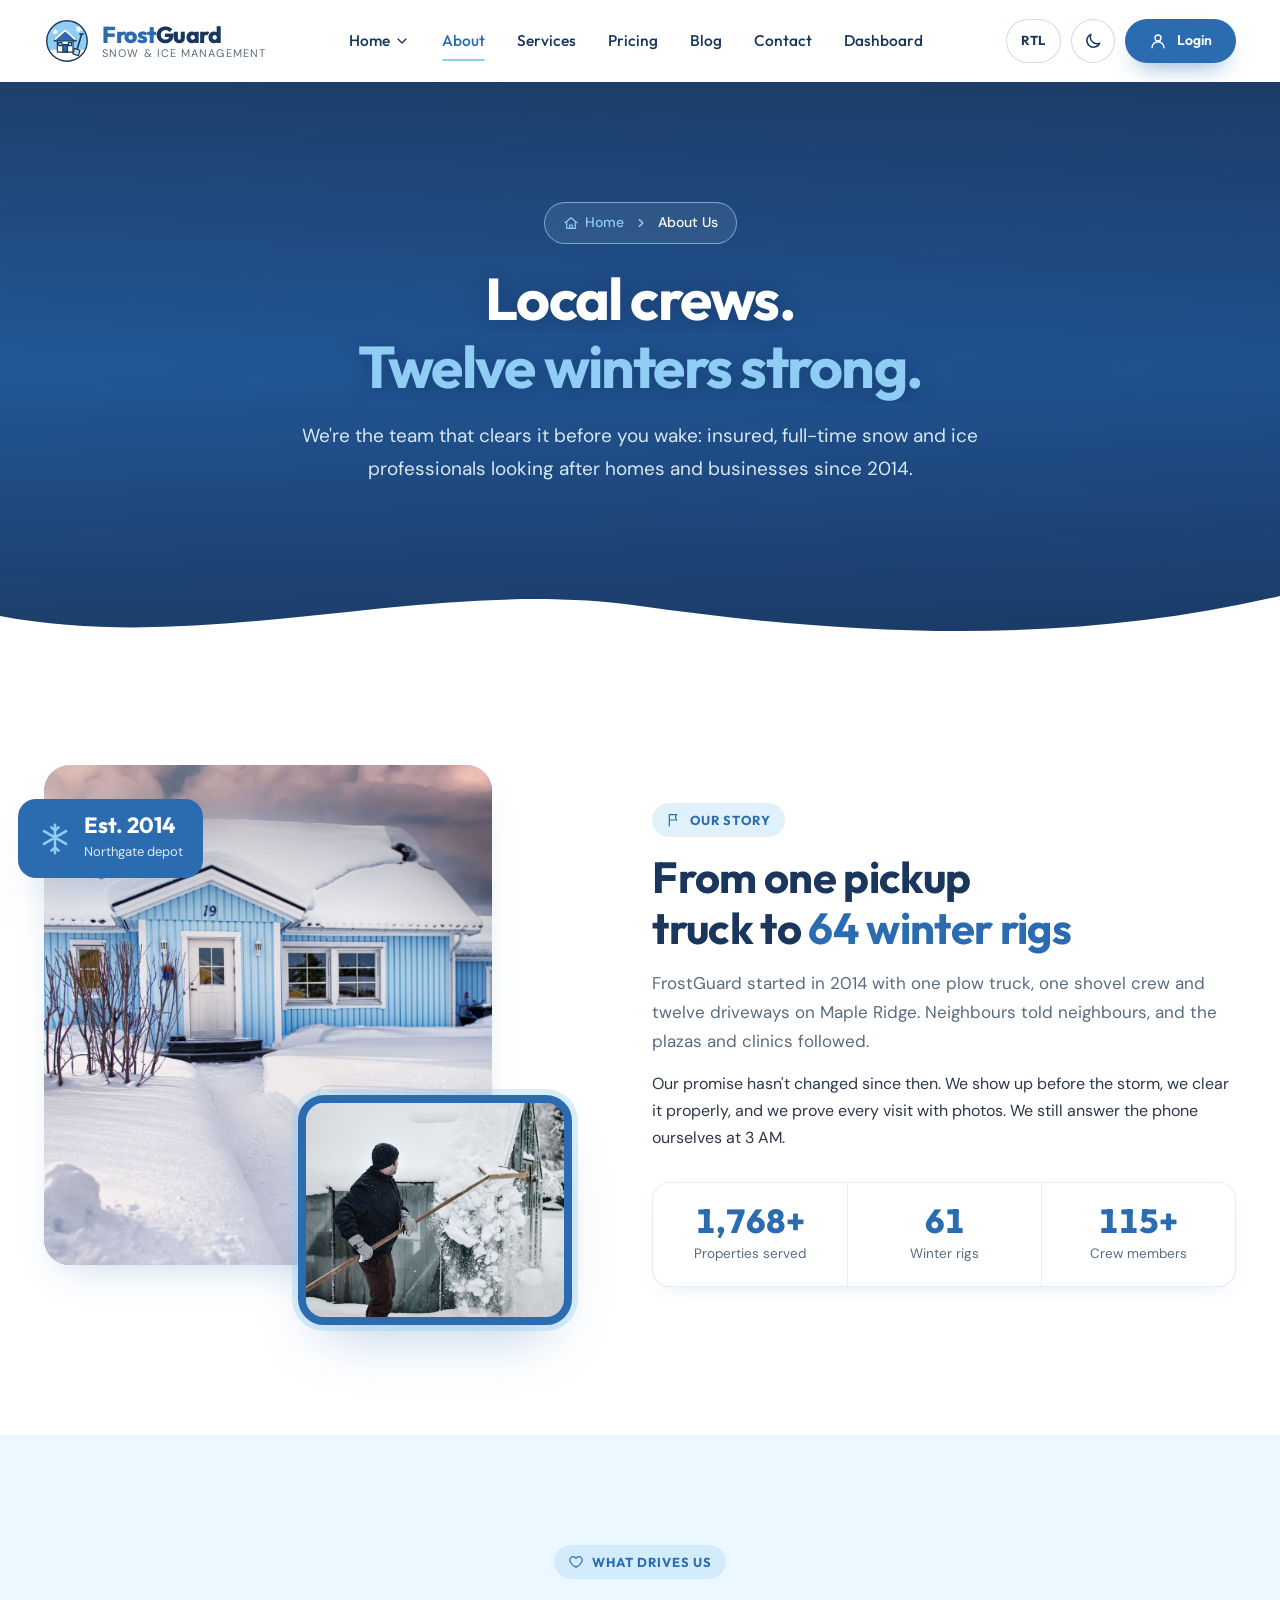
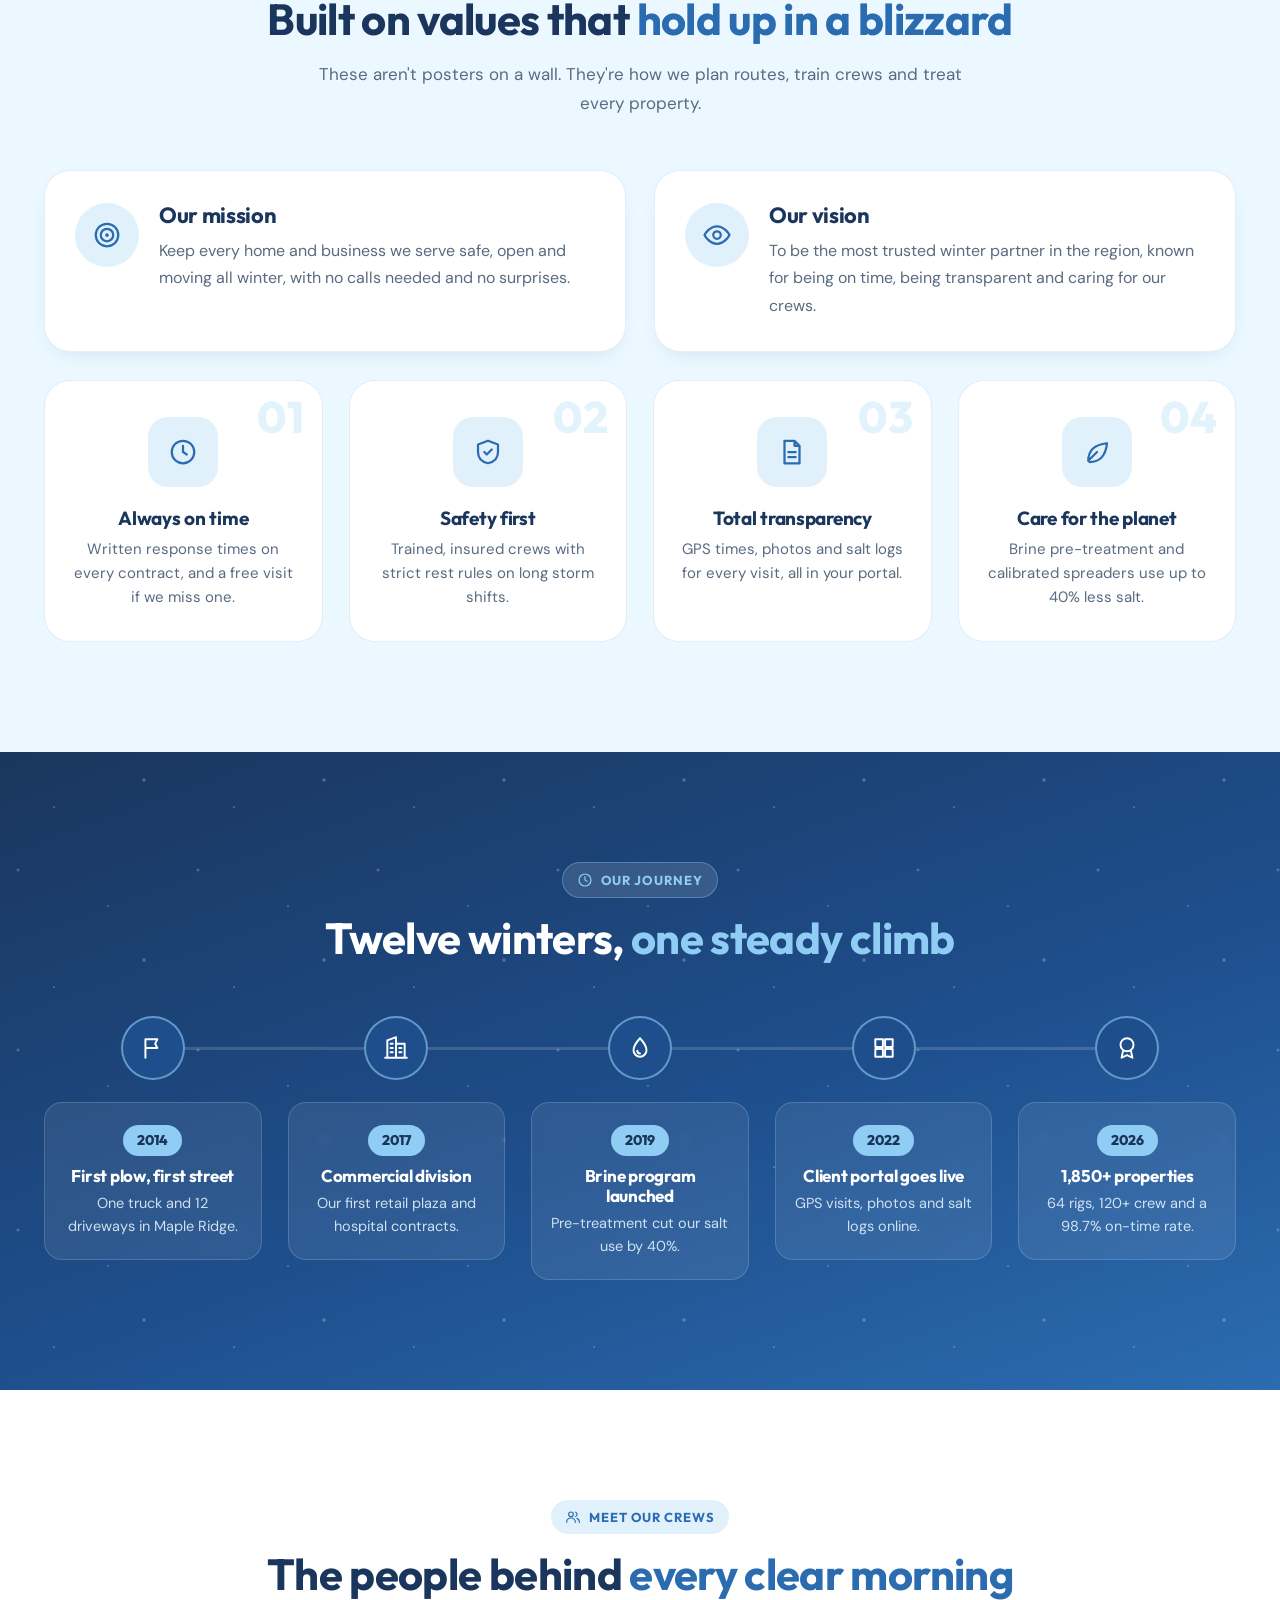
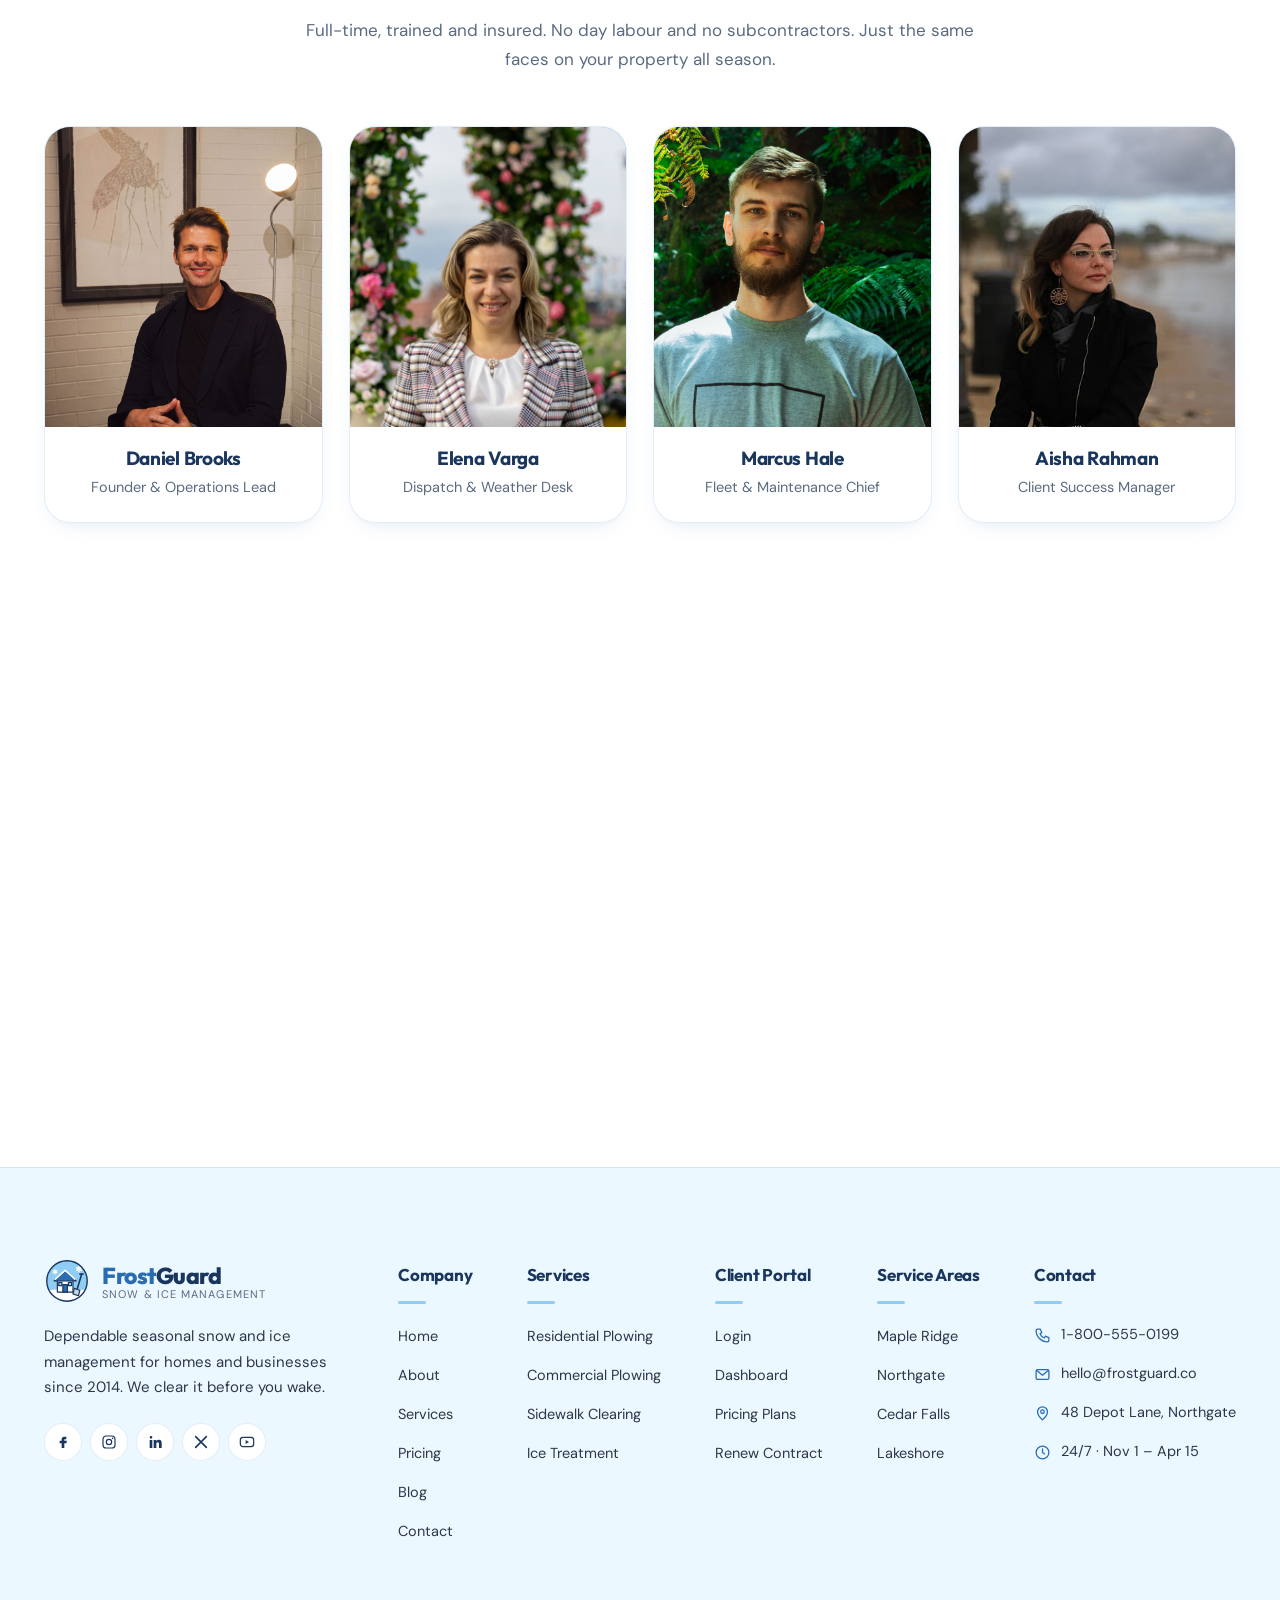
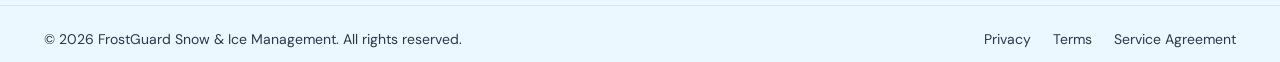
==== commit f0aafadd: "initial commit" ====
--- a/about.html
+++ b/about.html
@@ -349,8 +349,10 @@
           <a href="#" aria-label="YouTube"><svg><use href="#i-yt"/></svg></a>
         </div>
       </div>
-      <div class="footer__col"><h4>Company</h4><ul><li><a href="about.html">About Us</a></li><li><a href="about.html#crew">Our Crews</a></li><li><a href="blog.html">Blog</a></li><li><a href="contact.html">Careers</a></li><li><a href="contact.html">Contact</a></li></ul></div>
-      <div class="footer__col"><h4>Services</h4><ul><li><a href="services.html#residential">Residential Plowing</a></li><li><a href="services.html#commercial">Commercial Plowing</a></li><li><a href="services.html#sidewalk">Sidewalk Clearing</a></li><li><a href="services.html#ice">Ice Treatment</a></li></ul></div>
+       <div class="footer__col"><h4>Company</h4><ul><li><a href="index.html">Home</a></li><li><a href="about.html">About</a></li><li><a href="services.html">Services</a></li><li><a href="pricing.html">Pricing</a></li><li><a href="blog.html">Blog</a></li><li><a href="contact.html">Contact</a></li></ul></div>
+    
+      <div class="footer__col"><h4>Services</h4><ul><li><a href="servicedetails1.html">Residential Plowing</a></li><li><a href="servicedetails2.html">Commercial Plowing</a></li><li><a href="servicedetails3.html">Sidewalk Clearing</a></li><li><a href="servicedetails4.html">Ice Treatment</a></li></ul></div>
+     
       <div class="footer__col"><h4>Client Portal</h4><ul><li><a href="login.html">Login</a></li><li><a href="dashboard.html">Dashboard</a></li><li><a href="pricing.html">Pricing Plans</a></li><li><a href="dashboard.html#renewal">Renew Contract</a></li></ul></div>
       <div class="footer__col"><h4>Service Areas</h4><ul><li><a href="contact.html">Maple Ridge</a></li><li><a href="contact.html">Northgate</a></li><li><a href="contact.html">Cedar Falls</a></li><li><a href="contact.html">Lakeshore</a></li></ul></div>
       <div class="footer__col">
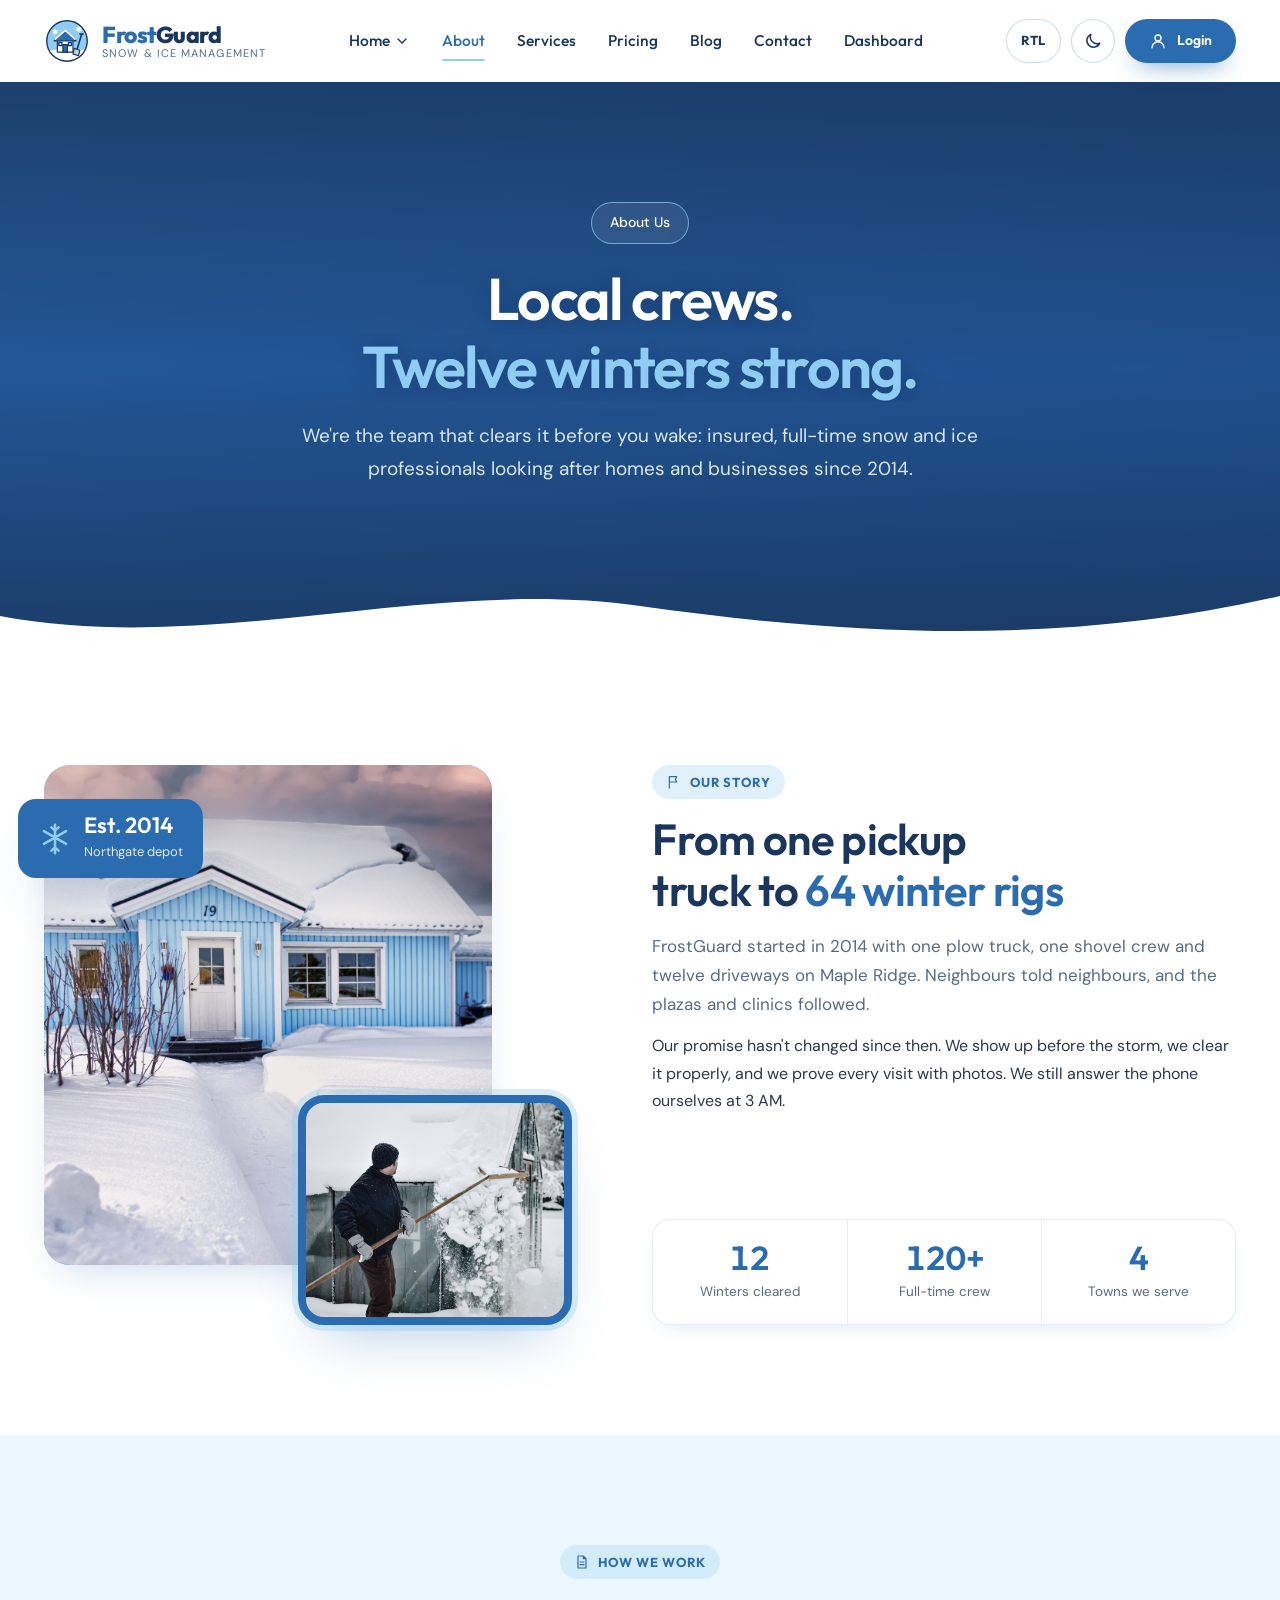
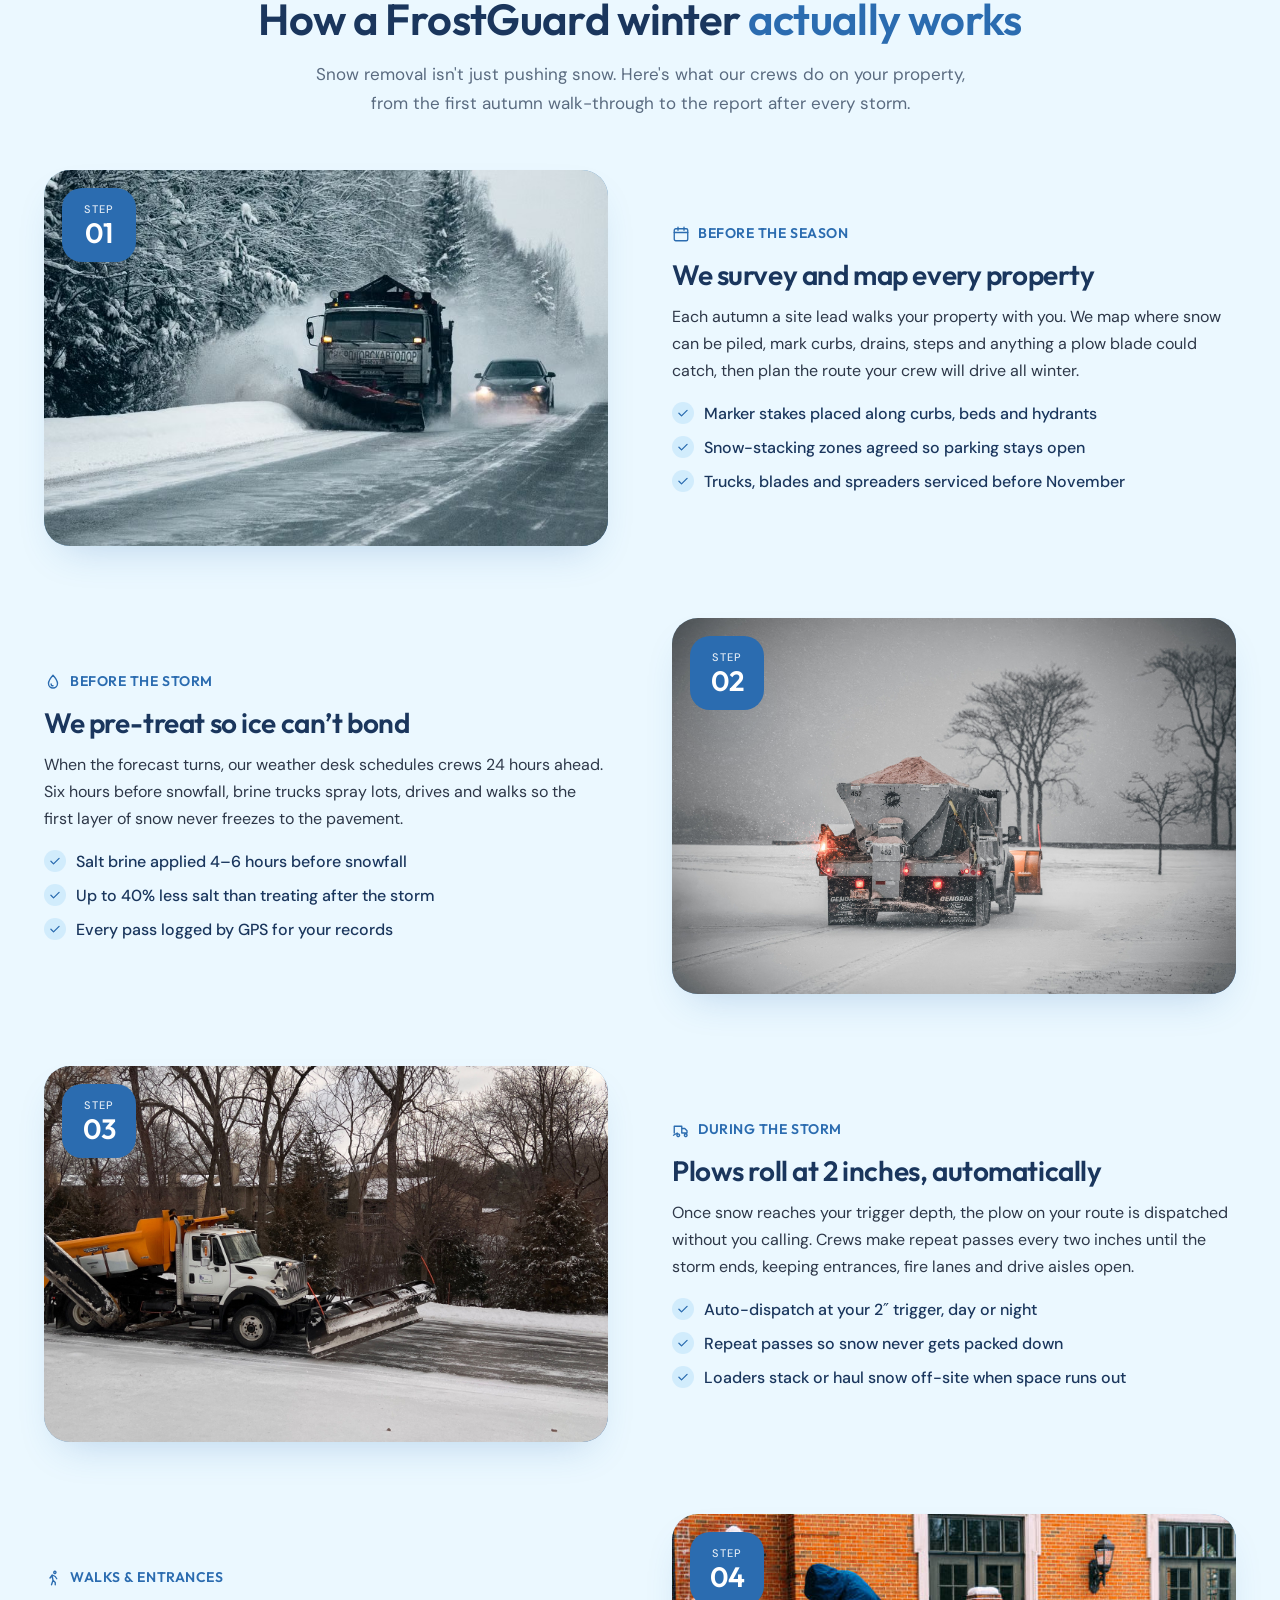
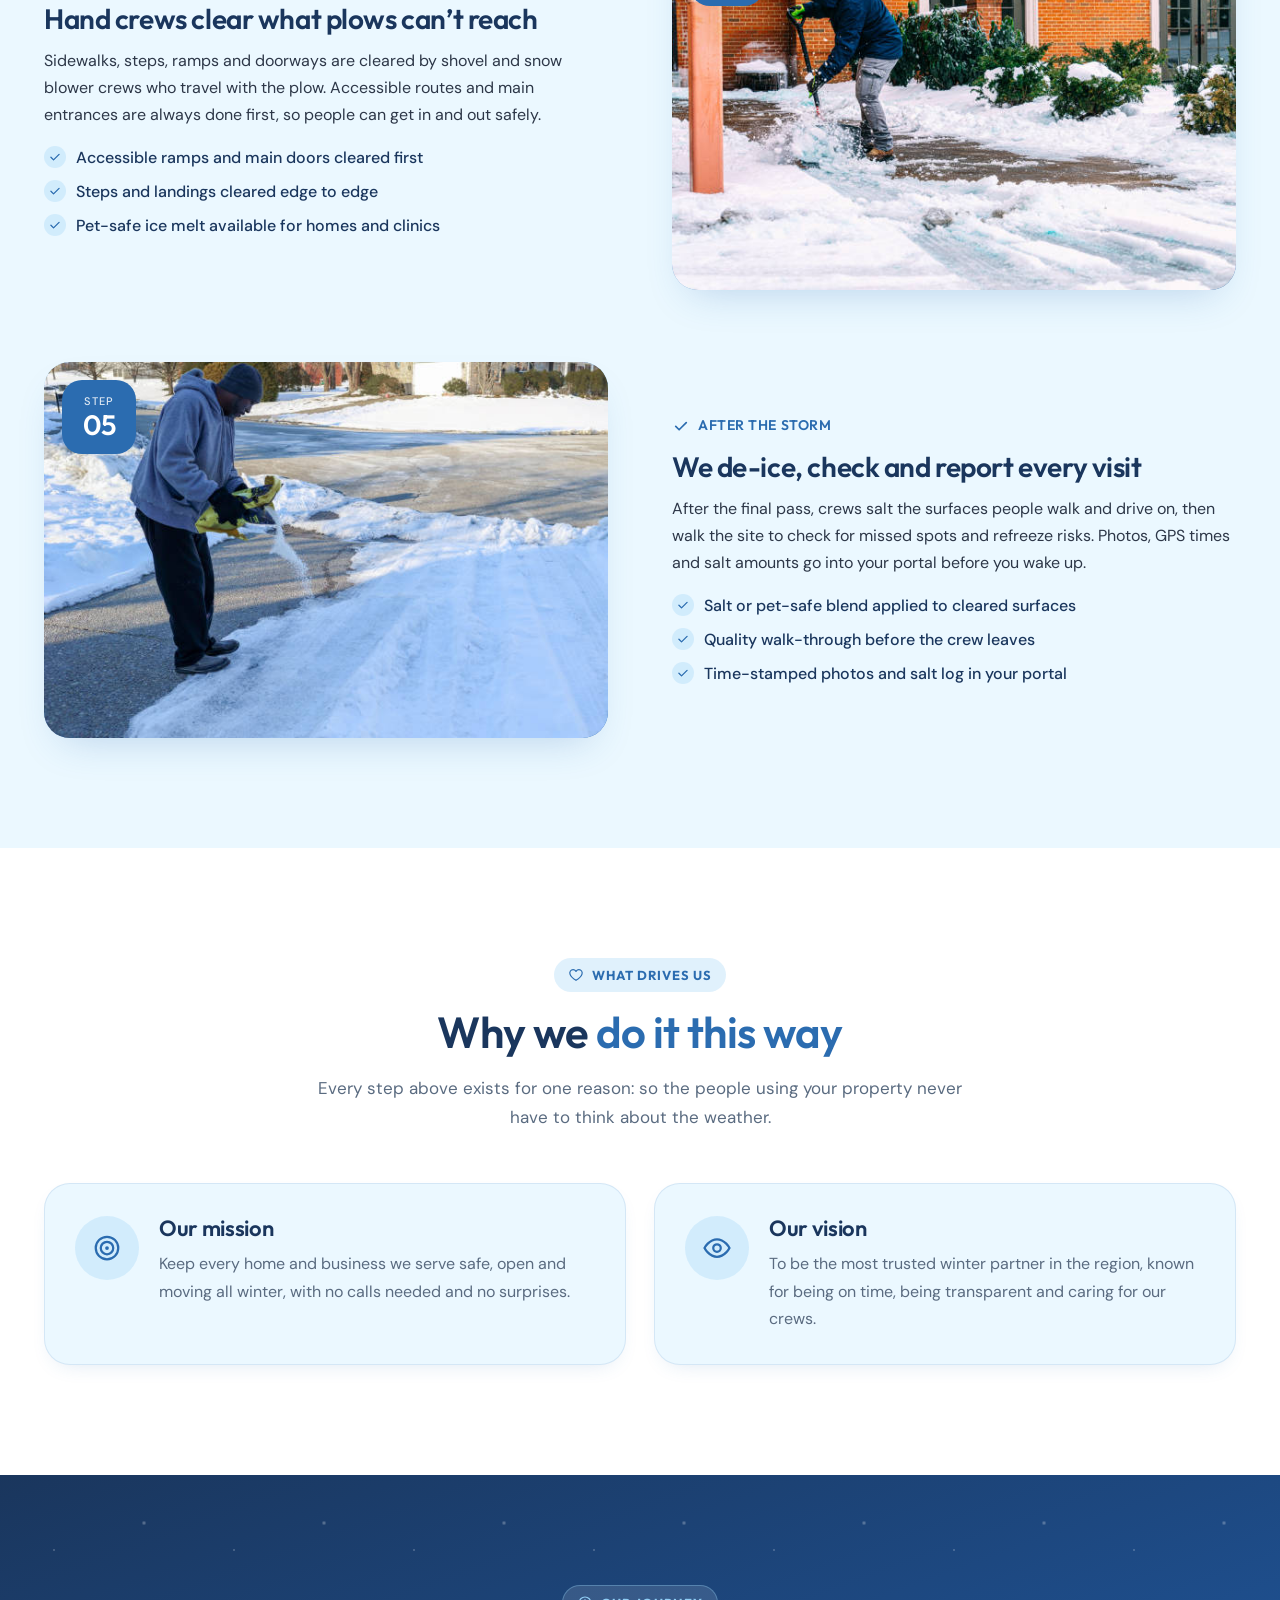
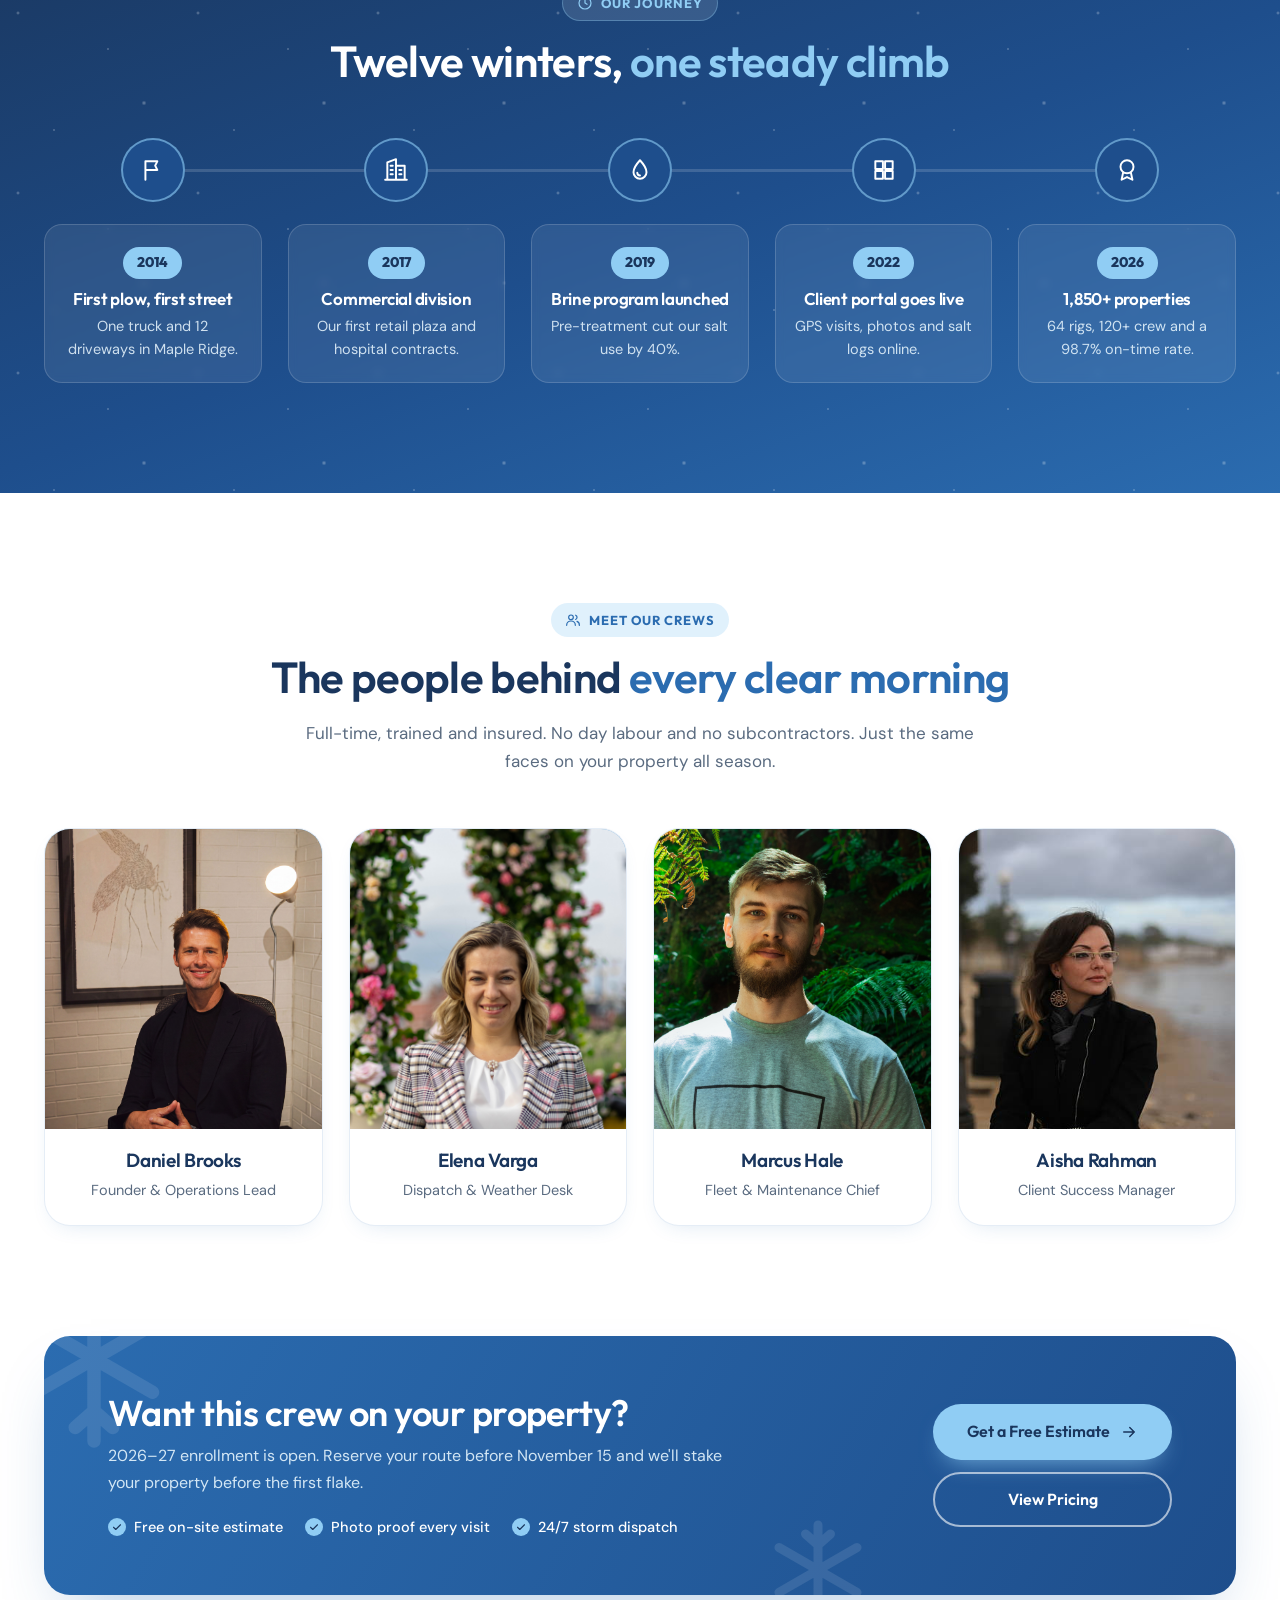
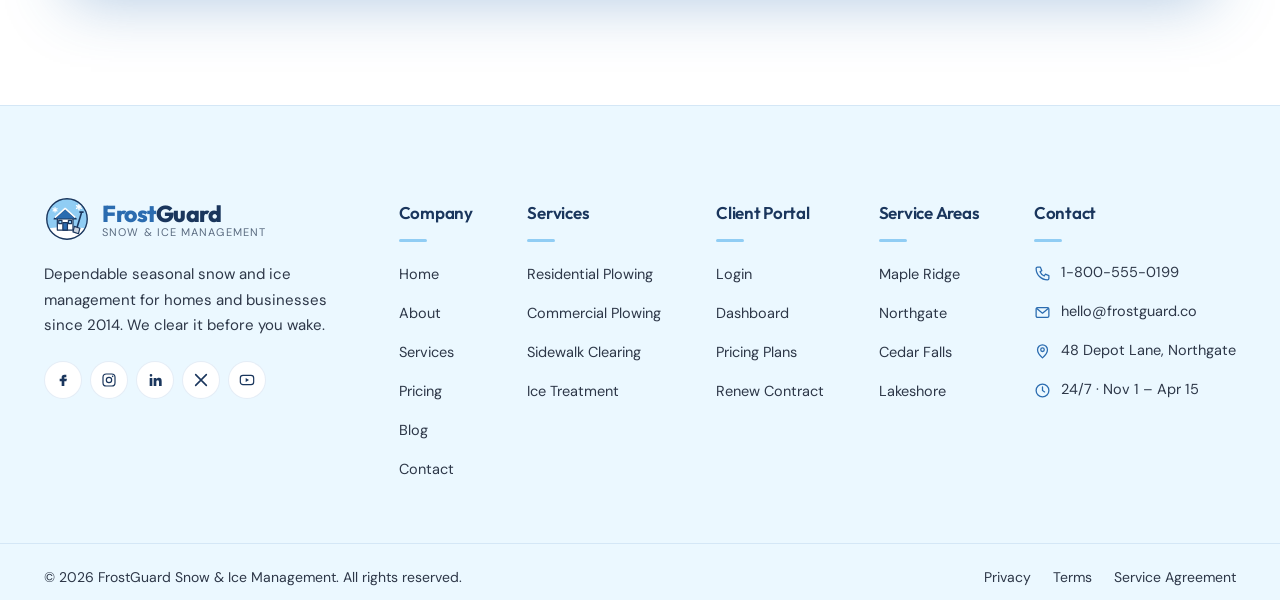
==== commit 48c2567c: "initial commit" ====
--- a/about.html
+++ b/about.html
@@ -23,7 +23,7 @@
   <link rel="preconnect" href="https://fonts.googleapis.com">
   <link rel="preconnect" href="https://fonts.gstatic.com" crossorigin>
   <link href="https://fonts.googleapis.com/css2?family=Outfit:wght@500;600;700;800&family=DM+Sans:wght@400;500;700&display=swap" rel="stylesheet">
-  <link rel="stylesheet" href="css/about.css">
+  <link rel="stylesheet" href="css/about.css?v=20261003d">
 </head>
 <body>
 
@@ -72,6 +72,7 @@
     <symbol id="i-award" viewBox="0 0 24 24"><circle cx="12" cy="9" r="6" fill="none" stroke="currentColor" stroke-width="1.8"/><path d="m8.5 14-1.5 7 5-2.5 5 2.5-1.5-7" fill="none" stroke="currentColor" stroke-width="1.8" stroke-linejoin="round"/></symbol>
     <symbol id="i-users" viewBox="0 0 24 24"><circle cx="9" cy="8" r="3.5" fill="none" stroke="currentColor" stroke-width="1.8"/><path d="M2.5 20a6.5 6.5 0 0 1 13 0M16 4.8a3.5 3.5 0 0 1 0 6.4M18 14a6 6 0 0 1 3.5 6" fill="none" stroke="currentColor" stroke-width="1.8" stroke-linecap="round"/></symbol>
     <symbol id="i-flag" viewBox="0 0 24 24"><path d="M5 21V4M5 4h11l-2 4 2 4H5" fill="none" stroke="currentColor" stroke-width="1.8" stroke-linecap="round" stroke-linejoin="round"/></symbol>
+    <symbol id="i-cal" viewBox="0 0 24 24"><rect x="3" y="5" width="18" height="16" rx="2" fill="none" stroke="currentColor" stroke-width="1.8"/><path d="M3 10h18M8 3v4M16 3v4" stroke="currentColor" stroke-width="1.8" stroke-linecap="round"/></symbol>
     <symbol id="i-grid" viewBox="0 0 24 24"><path d="M4 4h7v7H4zM13 4h7v7h-7zM4 13h7v7H4zM13 13h7v7h-7z" fill="none" stroke="currentColor" stroke-width="1.8" stroke-linejoin="round"/></symbol>
   </svg>
 
@@ -151,8 +152,6 @@
       <canvas class="page-hero__snow" id="snowCanvas" aria-hidden="true"></canvas>
       <div class="container page-hero__inner">
         <nav class="crumbs" aria-label="Breadcrumb">
-          <a href="index.html"><svg><use href="#i-home"/></svg>Home</a>
-          <svg class="crumbs__sep flip"><use href="#i-chev-r"/></svg>
           <span aria-current="page">About Us</span>
         </nav>
         <h1 class="page-hero__title"><span class="line"><span>Local crews.</span></span><span class="line"><span><em>Twelve winters strong.</em></span></span></h1>
@@ -178,21 +177,95 @@
           <p class="section__lead">FrostGuard started in 2014 with one plow truck, one shovel crew and twelve driveways on Maple Ridge. Neighbours told neighbours, and the plazas and clinics followed.</p>
           <p class="story__text">Our promise hasn't changed since then. We show up before the storm, we clear it properly, and we prove every visit with photos. We still answer the phone ourselves at 3 AM.</p>
           <ul class="story__stats">
-            <li><strong data-count="1850" data-suffix="+">0</strong><span>Properties served</span></li>
-            <li><strong data-count="64">0</strong><span>Winter rigs</span></li>
-            <li><strong data-count="120" data-suffix="+">0</strong><span>Crew members</span></li>
+            <li><strong data-count="12">0</strong><span>Winters cleared</span></li>
+            <li><strong data-count="120" data-suffix="+">0</strong><span>Full-time crew</span></li>
+            <li><strong data-count="4">0</strong><span>Towns we serve</span></li>
           </ul>
         </div>
       </div>
     </section>
 
-    <!-- ================= 3. MISSION & VALUES ================= -->
+    <!-- ================= 3. HOW WE WORK (About-only: our process, step by step) ================= -->
+    <!-- process photos: Pexels (free licence). To self-host, save them into /images and swap the URLs. -->
+    <section class="section how" id="process">
+      <div class="container">
+        <header class="section__head reveal">
+          <span class="eyebrow"><svg><use href="#i-file"/></svg>How we work</span>
+          <h2 class="section__title">How a FrostGuard winter <span class="hl">actually works</span></h2>
+          <p class="section__lead">Snow removal isn't just pushing snow. Here's what our crews do on your property, from the first autumn walk-through to the report after every storm.</p>
+        </header>
+        <div class="how__list">
+          <article class="how__row">
+            <div class="how__media reveal reveal--side-rev">
+              <img src="images/abt-1.jpg" alt="A FrostGuard plow truck prepared and ready on a winter road" width="1100" height="733" loading="lazy">
+              <span class="how__step"><small>Step</small>01</span>
+            </div>
+            <div class="how__copy reveal reveal--side">
+              <span class="how__phase"><svg><use href="#i-cal"/></svg>Before the season</span>
+              <h3>We survey and map every property</h3>
+              <p>Each autumn a site lead walks your property with you. We map where snow can be piled, mark curbs, drains, steps and anything a plow blade could catch, then plan the route your crew will drive all winter.</p>
+              <ul class="how__points"><li><svg><use href="#i-check"/></svg>Marker stakes placed along curbs, beds and hydrants</li><li><svg><use href="#i-check"/></svg>Snow-stacking zones agreed so parking stays open</li><li><svg><use href="#i-check"/></svg>Trucks, blades and spreaders serviced before November</li></ul>
+            </div>
+          </article>
+          <article class="how__row">
+            <div class="how__media reveal reveal--side">
+              <img src="images/abt-2.jpg" alt="A treatment truck spreading brine on a road ahead of a storm" width="1100" height="733" loading="lazy">
+              <span class="how__step"><small>Step</small>02</span>
+            </div>
+            <div class="how__copy reveal reveal--side-rev">
+              <span class="how__phase"><svg><use href="#i-drop"/></svg>Before the storm</span>
+              <h3>We pre-treat so ice can’t bond</h3>
+              <p>When the forecast turns, our weather desk schedules crews 24 hours ahead. Six hours before snowfall, brine trucks spray lots, drives and walks so the first layer of snow never freezes to the pavement.</p>
+              <ul class="how__points"><li><svg><use href="#i-check"/></svg>Salt brine applied 4–6 hours before snowfall</li><li><svg><use href="#i-check"/></svg>Up to 40% less salt than treating after the storm</li><li><svg><use href="#i-check"/></svg>Every pass logged by GPS for your records</li></ul>
+            </div>
+          </article>
+          <article class="how__row">
+            <div class="how__media reveal reveal--side-rev">
+              <img src="images/abt-3.jpg" alt="A plow truck clearing a snow-covered road during a storm" width="1100" height="733" loading="lazy">
+              <span class="how__step"><small>Step</small>03</span>
+            </div>
+            <div class="how__copy reveal reveal--side">
+              <span class="how__phase"><svg><use href="#i-truck"/></svg>During the storm</span>
+              <h3>Plows roll at 2 inches, automatically</h3>
+              <p>Once snow reaches your trigger depth, the plow on your route is dispatched without you calling. Crews make repeat passes every two inches until the storm ends, keeping entrances, fire lanes and drive aisles open.</p>
+              <ul class="how__points"><li><svg><use href="#i-check"/></svg>Auto-dispatch at your 2″ trigger, day or night</li><li><svg><use href="#i-check"/></svg>Repeat passes so snow never gets packed down</li><li><svg><use href="#i-check"/></svg>Loaders stack or haul snow off-site when space runs out</li></ul>
+            </div>
+          </article>
+          <article class="how__row">
+            <div class="how__media reveal reveal--side">
+              <img src="images/abt-4.jpg" alt="A crew member shoveling snow at the entrance of a brick building" width="1100" height="733" loading="lazy">
+              <span class="how__step"><small>Step</small>04</span>
+            </div>
+            <div class="how__copy reveal reveal--side-rev">
+              <span class="how__phase"><svg><use href="#i-walk"/></svg>Walks &amp; entrances</span>
+              <h3>Hand crews clear what plows can’t reach</h3>
+              <p>Sidewalks, steps, ramps and doorways are cleared by shovel and snow blower crews who travel with the plow. Accessible routes and main entrances are always done first, so people can get in and out safely.</p>
+              <ul class="how__points"><li><svg><use href="#i-check"/></svg>Accessible ramps and main doors cleared first</li><li><svg><use href="#i-check"/></svg>Steps and landings cleared edge to edge</li><li><svg><use href="#i-check"/></svg>Pet-safe ice melt available for homes and clinics</li></ul>
+            </div>
+          </article>
+          <article class="how__row">
+            <div class="how__media reveal reveal--side-rev">
+              <img src="images/abt-5.jpg" alt="A crew member spreading ice melt on a cleared driveway" width="1100" height="733" loading="lazy">
+              <span class="how__step"><small>Step</small>05</span>
+            </div>
+            <div class="how__copy reveal reveal--side">
+              <span class="how__phase"><svg><use href="#i-check"/></svg>After the storm</span>
+              <h3>We de-ice, check and report every visit</h3>
+              <p>After the final pass, crews salt the surfaces people walk and drive on, then walk the site to check for missed spots and refreeze risks. Photos, GPS times and salt amounts go into your portal before you wake up.</p>
+              <ul class="how__points"><li><svg><use href="#i-check"/></svg>Salt or pet-safe blend applied to cleared surfaces</li><li><svg><use href="#i-check"/></svg>Quality walk-through before the crew leaves</li><li><svg><use href="#i-check"/></svg>Time-stamped photos and salt log in your portal</li></ul>
+            </div>
+          </article>
+        </div>
+      </div>
+    </section>
+
+    <!-- ================= 3b. MISSION & VISION ================= -->
     <section class="section values" id="values">
       <div class="container">
         <header class="section__head reveal">
           <span class="eyebrow"><svg><use href="#i-heart"/></svg>What drives us</span>
-          <h2 class="section__title">Built on values that <span class="hl">hold up in a blizzard</span></h2>
-          <p class="section__lead">These aren't posters on a wall. They're how we plan routes, train crews and treat every property.</p>
+          <h2 class="section__title">Why we <span class="hl">do it this way</span></h2>
+          <p class="section__lead">Every step above exists for one reason: so the people using your property never have to think about the weather.</p>
         </header>
 
         <div class="mv">
@@ -203,33 +276,6 @@
           <article class="mv__card reveal" style="--d:.1s">
             <span class="mv__icon"><svg><use href="#i-eye"/></svg></span>
             <div><h3>Our vision</h3><p>To be the most trusted winter partner in the region, known for being on time, being transparent and caring for our crews.</p></div>
-          </article>
-        </div>
-
-        <div class="values__grid">
-          <article class="value reveal">
-            <span class="value__num">01</span>
-            <span class="value__icon"><svg><use href="#i-clock"/></svg></span>
-            <h3>Always on time</h3>
-            <p>Written response times on every contract, and a free visit if we miss one.</p>
-          </article>
-          <article class="value reveal" style="--d:.1s">
-            <span class="value__num">02</span>
-            <span class="value__icon"><svg><use href="#i-shield"/></svg></span>
-            <h3>Safety first</h3>
-            <p>Trained, insured crews with strict rest rules on long storm shifts.</p>
-          </article>
-          <article class="value reveal" style="--d:.2s">
-            <span class="value__num">03</span>
-            <span class="value__icon"><svg><use href="#i-file"/></svg></span>
-            <h3>Total transparency</h3>
-            <p>GPS times, photos and salt logs for every visit, all in your portal.</p>
-          </article>
-          <article class="value reveal" style="--d:.3s">
-            <span class="value__num">04</span>
-            <span class="value__icon"><svg><use href="#i-leaf"/></svg></span>
-            <h3>Care for the planet</h3>
-            <p>Brine pre-treatment and calibrated spreaders use up to 40% less salt.</p>
           </article>
         </div>
       </div>
@@ -304,27 +350,24 @@
         </div>
       </div>
     </section>
-
-    <!-- ================= 6. TRUST + CTA ================= -->
-    <section class="section trust">
+    <!-- ================= 6. CTA ================= -->
+    <section class="section cta-band" id="cta">
       <div class="container">
-        <div class="trust__grid">
-          <div class="badge-card reveal"><span class="badge-card__icon"><svg><use href="#i-shield"/></svg></span><strong>$5M</strong><small>Liability coverage</small></div>
-          <div class="badge-card reveal" style="--d:.08s"><span class="badge-card__icon"><svg><use href="#i-award"/></svg></span><strong>SIMA</strong><small>Certified snow pros</small></div>
-          <div class="badge-card reveal" style="--d:.16s"><span class="badge-card__icon"><svg><use href="#i-star"/></svg></span><strong><b data-count="4.9" data-decimals="1">0</b>/5</strong><small>Average client rating</small></div>
-          <div class="badge-card reveal" style="--d:.24s"><span class="badge-card__icon"><svg><use href="#i-check"/></svg></span><strong><b data-count="98.7" data-decimals="1" data-suffix="%">0</b></strong><small>On-time arrivals</small></div>
-        </div>
-
         <div class="cta reveal">
           <span class="cta__flake cta__flake--a" aria-hidden="true"><svg><use href="#i-snow"/></svg></span>
           <span class="cta__flake cta__flake--b" aria-hidden="true"><svg><use href="#i-snow"/></svg></span>
           <div class="cta__copy">
             <h2>Want this crew on your property?</h2>
-            <p>2026–27 enrollment is open. Reserve your route before November 15.</p>
+            <p>2026–27 enrollment is open. Reserve your route before November 15 and we'll stake your property before the first flake.</p>
+            <ul class="cta__points">
+              <li><svg><use href="#i-check"/></svg>Free on-site estimate</li>
+              <li><svg><use href="#i-check"/></svg>Photo proof every visit</li>
+              <li><svg><use href="#i-check"/></svg>24/7 storm dispatch</li>
+            </ul>
           </div>
           <div class="cta__actions">
-            <a href="pricing.html" class="btn btn--secondary btn--lg">Choose a Plan <svg class="flip"><use href="#i-arrow"/></svg></a>
-            <a href="contact.html" class="btn btn--ghost btn--lg">Free Estimate</a>
+            <a href="contact.html" class="btn btn--secondary btn--lg">Get a Free Estimate <svg class="flip"><use href="#i-arrow"/></svg></a>
+            <a href="pricing.html" class="btn btn--ghost btn--lg">View Pricing</a>
           </div>
         </div>
       </div>
@@ -373,6 +416,6 @@
     </div>
   </footer>
 
-  <script src="js/about.js"></script>
+  <script src="js/about.js?v=20261003d"></script>
 </body>
 </html>
--- a/css/about.css
+++ b/css/about.css
@@ -96,7 +96,9 @@
 ul, ol { list-style: none; }
 button, input { font: inherit; color: inherit; }
 button { cursor: pointer; background: none; border: 0; }
-h1, h2, h3, h4 { font-family: var(--ff-head); color: var(--heading); line-height: 1.18; letter-spacing: -.015em; }
+/* type scale: every heading at 600, body copy between 400 and 550 */
+h1, h2, h3, h4 { font-family: var(--ff-head); font-weight: 600; color: var(--heading); line-height: 1.18; letter-spacing: -.015em; }
+p { font-weight: 400; }
 .sprite { display: none; }
 .sr-only { position: absolute; width: 1px; height: 1px; overflow: hidden; clip: rect(0 0 0 0); white-space: nowrap; }
 .skip-link { position: absolute; inset-inline-start: 16px; top: -60px; z-index: 300; background: var(--c-blue); color: #fff; padding: 10px 16px; border-radius: 8px; font-weight: 600; }
@@ -145,8 +147,8 @@
 .section__head { text-align: center; max-width: 860px; margin: 0 auto 52px; }
 .section__head .section__lead { max-width: 680px; margin-inline: auto; }
 .section__head--row { display: flex; align-items: flex-end; justify-content: space-between; gap: 24px; text-align: start; max-width: none; }
-.section__title { font-size: clamp(30px, 3.4vw, 44px); font-weight: 700; margin-bottom: 16px; text-wrap: balance; }
-.rapid h2, .cta h2 { text-wrap: balance; }
+.section__title { font-size: clamp(30px, 3.4vw, 44px); font-weight: 600; margin-bottom: 16px; text-wrap: balance; }
+.rapid h2 { text-wrap: balance; }
 .section__lead { font-size: 17px; color: var(--text-muted); }
 .hl { color: var(--link); }
 .stars { display: flex; gap: 2px; }
@@ -232,7 +234,7 @@
 .crumbs a:hover { color: #fff; }
 .crumbs svg { width: 16px; height: 16px; }
 .crumbs__sep { width: 14px !important; height: 14px !important; opacity: .7; }
-.page-hero__title { font-size: clamp(38px, 5vw, 64px); font-weight: 700; line-height: 1.1; letter-spacing: -.03em; color: #fff; margin-bottom: 18px; text-shadow: 0 2px 24px rgba(10, 30, 60, .35); }
+.page-hero__title { font-size: clamp(38px, 5vw, 64px); font-weight: 600; line-height: 1.1; letter-spacing: -.03em; color: #fff; margin-bottom: 18px; text-shadow: 0 2px 24px rgba(10, 30, 60, .35); }
 .page-hero__title .line { display: block; overflow: hidden; padding-bottom: .06em; }
 .page-hero__title .line > span { display: inline-block; transform: translateY(110%); animation: lineUp 1s var(--ease) forwards; }
 .page-hero__title .line:nth-child(2) > span { animation-delay: .14s; }
@@ -251,20 +253,64 @@
 .story__badge { position: absolute; top: 34px; inset-inline-start: -26px; z-index: 2; display: flex; align-items: center; gap: 12px; padding: 14px 20px; border-radius: 18px; background: var(--c-blue); color: #fff; box-shadow: var(--shadow-lg); transition: transform .4s var(--ease); }
 .story__badge:hover { transform: translateY(-4px) rotate(-2deg); }
 .story__badge > svg { width: 34px; height: 34px; color: var(--c-sky); animation: spin 10s linear infinite; }
-.story__badge strong { display: block; font-family: var(--ff-head); font-size: 22px; line-height: 1.1; }
+.story__badge strong { display: block; font-family: var(--ff-head); font-size: 22px; font-weight: 600; line-height: 1.1; }
 .story__badge small { font-size: 13px; opacity: .85; }
 .story__text { margin-top: 14px; color: var(--text); }
 .story__stats { display: grid; grid-template-columns: repeat(3, 1fr); margin-top: 30px; border-radius: var(--radius); border: 1px solid var(--border); background: var(--surface); box-shadow: var(--shadow-sm); overflow: hidden; }
 .story__stats li { position: relative; padding: 20px 16px; text-align: center; transition: background-color .35s; }
 .story__stats li + li { border-inline-start: 1px solid var(--border); }
 .story__stats li:hover { background: var(--bg-alt); }
-.story__stats strong { display: block; font-family: var(--ff-head); font-size: clamp(26px, 2.6vw, 34px); font-weight: 800; line-height: 1.1; color: var(--link); }
+.story__stats strong { display: block; font-family: var(--ff-head); font-size: clamp(26px, 2.6vw, 34px); font-weight: 600; line-height: 1.1; color: var(--link); }
 .story__stats span { font-size: 13.5px; color: var(--text-muted); }
+/* two-column story (LG + XL): copy column spans the full image block — text starts level with the main photo's top,
+   stats bar sits on the bottom edge, level with the bottom of the inset photo */
+@media (min-width: 1024px) {
+  .story__inner { align-items: stretch; }
+  .story__copy { display: flex; flex-direction: column; align-items: flex-start; }
+  .story__stats { width: 100%; margin-top: auto; }
+  .story__text { margin-bottom: 30px; }
+}
+
+/* ---------- 9b. How we work — alternating photo + step rows ---------- */
+.how { background: var(--bg-alt); }
+.how__list { display: grid; gap: 72px; }
+.how__row { display: grid; grid-template-columns: 1fr 1fr; gap: 64px; align-items: center; }
+.how__row:nth-child(even) .how__media { order: 2; }
+.how__media { position: relative; aspect-ratio: 3 / 2; border-radius: var(--radius-lg); overflow: hidden; isolation: isolate; box-shadow: var(--shadow); background: radial-gradient(circle at 30% 20%, rgba(235, 248, 255, .55), transparent 55%), linear-gradient(145deg, var(--c-sky), var(--c-blue)); }
+.how__media img { width: 100%; height: 100%; object-fit: cover; transition: transform 1s var(--ease); }
+.how__row:hover .how__media img { transform: scale(1.05); }
+.how__step { position: absolute; top: 18px; inset-inline-start: 18px; z-index: 1; display: flex; flex-direction: column; align-items: center; justify-content: center; width: 74px; height: 74px; border-radius: 20px; background: var(--c-blue); color: #fff; font-family: var(--ff-head); font-size: 28px; font-weight: 600; line-height: 1; box-shadow: var(--shadow-lg); }
+.how__step small { font-family: var(--ff-body); font-size: 11px; font-weight: 500; letter-spacing: .1em; text-transform: uppercase; opacity: .85; margin-bottom: 4px; }
+.how__phase { display: inline-flex; align-items: center; gap: 8px; margin-bottom: 12px; font-family: var(--ff-head); font-size: 14px; font-weight: 600; letter-spacing: .04em; text-transform: uppercase; color: var(--link); }
+.how__phase svg { width: 18px; height: 18px; }
+.how__copy h3 { font-size: clamp(22px, 2.2vw, 28px); margin-bottom: 12px; }
+.how__copy p { color: var(--text); margin-bottom: 18px; }
+.how__points { display: grid; gap: 10px; }
+.how__points li { display: flex; align-items: flex-start; gap: 10px; font-weight: 500; color: var(--heading); line-height: 1.5; }
+.how__points svg { width: 22px; height: 22px; flex-shrink: 0; padding: 4px; border-radius: 50%; background: var(--icon-bg); color: var(--link); }
+[dir="rtl"] .how :is(.how__copy h3, .how__copy p, .how__points li) { unicode-bidi: plaintext; text-align: right; }
+
+@media (min-width: 1024px) and (max-width: 1279.98px) {
+  .how__list { gap: 60px; }
+  .how__row { gap: 44px; }
+}
+@media (min-width: 640px) and (max-width: 1023.98px) {
+  .how__list { gap: 56px; max-width: 640px; margin-inline: auto; }
+  .how__row { grid-template-columns: 1fr; gap: 26px; }
+  .how__row:nth-child(even) .how__media { order: 0; }
+}
+@media (max-width: 639.98px) {
+  .how__list { gap: 48px; }
+  .how__row { grid-template-columns: 1fr; gap: 22px; }
+  .how__row:nth-child(even) .how__media { order: 0; }
+  .how__step { width: 60px; height: 60px; font-size: 22px; border-radius: 16px; top: 14px; inset-inline-start: 14px; }
+  .how__copy h3 { font-size: 22px; }
+}
 
 /* ---------- 10. Mission & values ---------- */
-.values { background: var(--bg-alt); }
-.mv { display: grid; grid-template-columns: 1fr 1fr; gap: 24px; margin-bottom: 28px; }
-.mv__card { position: relative; overflow: hidden; isolation: isolate; display: flex; align-items: flex-start; gap: 20px; padding: 32px 30px; border-radius: var(--radius-lg); background: var(--surface); border: 1px solid var(--border); box-shadow: var(--shadow-sm); transition: transform .45s var(--ease), box-shadow .45s; }
+.values { background: var(--bg); }   /* white: alternates with the tinted 'How we work' section above */
+.mv { display: grid; grid-template-columns: 1fr 1fr; gap: 24px; }
+.mv__card { position: relative; overflow: hidden; isolation: isolate; display: flex; align-items: flex-start; gap: 20px; padding: 32px 30px; border-radius: var(--radius-lg); background: var(--bg-alt); border: 1px solid var(--border); box-shadow: var(--shadow-sm); transition: transform .45s var(--ease), box-shadow .45s; }
 .mv__card::before { content: ""; position: absolute; inset: 0; z-index: -1; background: linear-gradient(135deg, var(--c-blue), var(--c-blue-dark)); transform: translateY(101%); transition: transform .55s var(--ease); }
 .mv__card:hover { transform: translateY(-8px); box-shadow: var(--shadow-lg); }
 .mv__card:hover::before { transform: none; }
@@ -275,21 +321,6 @@
 .mv__card p { color: var(--text-muted); transition: color .4s; }
 .mv__card:hover h3 { color: #fff; }
 .mv__card:hover p { color: rgba(255, 255, 255, .85); }
-
-.values__grid { display: grid; grid-template-columns: repeat(4, 1fr); gap: 24px; }
-.value { position: relative; overflow: hidden; padding: 30px 24px 32px; border-radius: var(--radius-lg); background: var(--surface); border: 1px solid var(--border); text-align: center; transition: transform .45s var(--ease), box-shadow .45s, border-color .45s; }
-.value::after { content: ""; position: absolute; inset-inline: 0; bottom: 0; height: 4px; background: linear-gradient(90deg, var(--c-sky), var(--c-blue)); transform: scaleX(0); transform-origin: var(--from, left); transition: transform .5s var(--ease); }
-[dir="rtl"] .value::after { --from: right; }
-.value:hover { transform: translateY(-10px); box-shadow: var(--shadow-lg); border-color: var(--border-strong); }
-.value:hover::after { transform: scaleX(1); }
-.value__num { position: absolute; top: 14px; inset-inline-end: 18px; font-family: var(--ff-head); font-size: 44px; font-weight: 800; line-height: 1; color: var(--c-sky); opacity: .25; transition: opacity .4s, transform .5s var(--ease); }
-.value:hover .value__num { opacity: .6; transform: scale(1.1); }
-.value__icon { width: 70px; height: 70px; margin: 6px auto 20px; border-radius: 20px; display: grid; place-items: center; background: var(--icon-bg); color: var(--link); transition: background-color .4s, color .4s, border-radius .5s, transform .6s var(--ease); }
-.value__icon svg { width: 30px; height: 30px; }
-.value:hover .value__icon { background: var(--c-blue); color: #fff; border-radius: 50%; transform: rotate(-10deg); }
-.value h3 { font-size: 19px; margin-bottom: 8px; transition: color .3s; }
-.value:hover h3 { color: var(--link); }
-.value p { font-size: 15px; color: var(--text-muted); line-height: 1.6; }
 
 /* ---------- 11. Journey ---------- */
 .journey { overflow: hidden; background: linear-gradient(160deg, var(--c-navy), var(--c-blue-dark) 55%, var(--c-blue)); color: rgba(235, 248, 255, .85); }
@@ -332,26 +363,23 @@
 .member:hover .member__body h3 { color: var(--link); }
 .member__body span { font-size: 14.5px; color: var(--text-muted); }
 
-/* ---------- 13. Trust + CTA ---------- */
-.trust { padding-top: 0; }
-.trust__grid { display: grid; grid-template-columns: repeat(4, 1fr); gap: 20px; margin-bottom: 56px; }
-.badge-card { display: flex; flex-direction: column; align-items: center; text-align: center; gap: 6px; padding: 26px 18px; border-radius: var(--radius); background: var(--bg-alt); border: 1px dashed var(--border-strong); transition: transform .4s var(--ease), background-color .4s, border-color .4s, box-shadow .4s; }
-.badge-card:hover { transform: translateY(-6px); background: var(--surface); border-style: solid; border-color: var(--c-sky); box-shadow: var(--shadow); }
-.badge-card__icon { width: 54px; height: 54px; margin-bottom: 6px; border-radius: 50%; display: grid; place-items: center; background: var(--c-sky); color: var(--c-navy); transition: transform .6s var(--ease), background-color .4s, color .4s; }
-.badge-card__icon svg { width: 24px; height: 24px; }
-.badge-card:hover .badge-card__icon { transform: rotate(360deg); background: var(--c-blue); color: #fff; }
-.badge-card strong { font-family: var(--ff-head); font-size: 28px; font-weight: 800; line-height: 1.1; color: var(--heading); unicode-bidi: plaintext; }
-.badge-card strong b { font-weight: 800; }
-.badge-card small { font-size: 14px; color: var(--text-muted); }
-
-.cta { position: relative; overflow: hidden; isolation: isolate; display: flex; align-items: center; justify-content: space-between; gap: 30px; padding: 52px 56px; border-radius: var(--radius-lg); background: linear-gradient(120deg, var(--c-blue), var(--c-blue-dark)); color: var(--c-tint); box-shadow: var(--shadow-lg); }
-[data-theme="dark"] .cta { background: linear-gradient(120deg, #163A66, var(--c-blue-dark)); }
-.cta h2 { font-size: clamp(26px, 2.8vw, 36px); color: #fff; margin-bottom: 6px; text-wrap: balance; }
-.cta__actions { display: flex; flex-wrap: wrap; gap: 14px; flex-shrink: 0; }
+/* ---------- 13. CTA band ---------- */
+.cta-band { padding-top: 0; }   /* the crew section above already supplies the top spacing */
+.cta { position: relative; overflow: hidden; isolation: isolate; display: flex; align-items: center; justify-content: space-between; gap: 40px; padding: 52px 56px; border-radius: var(--radius-lg); background: linear-gradient(120deg, var(--c-blue), var(--c-blue-dark)); color: var(--c-tint); box-shadow: var(--shadow-lg); }
+[data-theme="dark"] .cta { background: linear-gradient(120deg, #163A66, var(--c-blue-dark)); border: 1px solid rgba(144, 205, 244, .18); }
+.cta__copy { max-width: 640px; }
+.cta h2 { font-size: clamp(26px, 2.8vw, 36px); font-weight: 600; color: #fff; margin-bottom: 8px; text-wrap: balance; }
+.cta p { font-weight: 400; color: rgba(235, 248, 255, .88); }
+.cta__points { display: flex; flex-wrap: wrap; gap: 10px 22px; margin-top: 18px; }
+.cta__points li { display: inline-flex; align-items: center; gap: 8px; font-size: 14.5px; font-weight: 500; color: #fff; }
+.cta__points svg { width: 18px; height: 18px; padding: 3px; border-radius: 50%; background: var(--c-sky); color: var(--c-navy); flex-shrink: 0; }
+.cta__actions { display: flex; flex-direction: column; gap: 12px; flex-shrink: 0; }
+.cta__actions .btn { justify-content: center; }
 .cta__flake { position: absolute; z-index: -1; color: rgba(255, 255, 255, .1); animation: spin 16s linear infinite; pointer-events: none; }
 .cta__flake svg { width: 100%; height: 100%; }
 .cta__flake--a { width: 180px; height: 180px; top: -60px; inset-inline-start: -40px; }
 .cta__flake--b { width: 120px; height: 120px; bottom: -40px; inset-inline-end: 30%; animation-direction: reverse; }
+[dir="rtl"] :is(.cta h2, .cta p, .cta__points li) { unicode-bidi: plaintext; }
 
 /* ---------- 14. Footer (light) ---------- */
 .footer { background: var(--footer-bg); border-top: 1px solid var(--border); padding-top: 80px; }
@@ -393,12 +421,11 @@
 .js .reveal.is-done { transition: opacity .4s ease, transform .45s var(--ease), box-shadow .45s, border-color .45s, background-color .45s; }
 /* keep hover lifts working after the reveal has finished */
 .js .mv__card.reveal.is-visible:hover { transform: translateY(-8px); }
-.js .value.reveal.is-visible:hover, .js .member.reveal.is-visible:hover { transform: translateY(-10px); }
-.js .badge-card.reveal.is-visible:hover { transform: translateY(-6px); }
+.js .member.reveal.is-visible:hover { transform: translateY(-10px); }
 
 /* English copy inside RTL: keep punctuation & numbers in place, alignment follows the layout */
-[dir="rtl"] :where(.page-hero__lead, .section p, .section h2, .section h3, .story__stats span, .member__body span, .badge-card small, .cta h2, .cta p, .footer p, .footer__col a, .footer__contact span) { unicode-bidi: plaintext; text-align: right; }
-[dir="rtl"] :is(.page-hero__lead, .section__head h2, .section__head p, .value h3, .value p, .road h3, .road p, .member__body h3, .member__body span, .badge-card small, .story__stats span) { text-align: center; }
+[dir="rtl"] :where(.page-hero__lead, .section p, .section h2, .section h3, .story__stats span, .member__body span, .footer p, .footer__col a, .footer__contact span) { unicode-bidi: plaintext; text-align: right; }
+[dir="rtl"] :is(.page-hero__lead, .section__head h2, .section__head p, .road h3, .road p, .member__body h3, .member__body span, .story__stats span) { text-align: center; }
 [dir="rtl"] .page-hero__title:lang(en) { direction: ltr; unicode-bidi: isolate; }
 
 /* =========================================================
@@ -432,7 +459,6 @@
 
   /* values */
   .mv { gap: 28px; }
-  .values__grid { grid-template-columns: repeat(4, 1fr); gap: 26px; }
 
   /* journey: five milestones in a row */
   .road { grid-template-columns: repeat(5, 1fr); gap: 26px; }
@@ -441,8 +467,7 @@
   .crew__grid { grid-template-columns: repeat(4, 1fr); gap: 26px; }
   .member__photo { height: 300px; }
 
-  /* trust + CTA */
-  .trust__grid { grid-template-columns: repeat(4, 1fr); gap: 24px; }
+  /* CTA */
   .cta { padding: 56px 64px; }
 
   /* footer: brand + five columns in one row */
@@ -482,10 +507,6 @@
 
   /* values */
   .mv__card { padding: 28px 24px; gap: 16px; }
-  .values__grid { gap: 18px; }
-  .value { padding: 26px 18px 28px; }
-  .value h3 { font-size: 17.5px; }
-  .value p { font-size: 14.5px; }
 
   /* journey */
   .road { gap: 14px; }
@@ -499,10 +520,9 @@
   .member__body h3 { font-size: 17.5px; }
   .member__body span { font-size: 14px; }
 
-  /* trust + CTA */
-  .trust__grid { gap: 16px; }
-  .badge-card strong { font-size: 25px; }
-  .cta { padding: 46px 44px; }
+  /* CTA */
+  .cta { padding: 46px 44px; gap: 32px; }
+  .cta__copy { max-width: 520px; }
 
   /* footer: logo + five columns in ONE row */
   .footer__grid { grid-template-columns: minmax(200px, 250px) repeat(5, auto); justify-content: space-between; gap: 40px 20px; }
@@ -530,7 +550,7 @@
   [dir="rtl"] .nav { transform: translateX(-105%); }
   .nav.is-open, [dir="rtl"] .nav.is-open { transform: none; visibility: visible; }
   .nav__head { display: flex; align-items: center; justify-content: space-between; margin-bottom: 18px; }
-  .nav__title { font-family: var(--ff-head); font-size: 20px; font-weight: 700; color: var(--heading); }
+  .nav__title { font-family: var(--ff-head); font-size: 20px; font-weight: 600; color: var(--heading); }
   .nav__list { flex-direction: column; align-items: stretch; gap: 0; }
   .nav__item { opacity: 0; transform: translateX(var(--rx)); transition: opacity .4s, transform .5s var(--ease); }
   .nav.is-open .nav__item { opacity: 1; transform: none; }
@@ -582,8 +602,7 @@
   .story__stats { max-width: 620px; margin-inline: auto; margin-top: 30px; }
 
   /* values */
-  .mv { grid-template-columns: 1fr; gap: 18px; max-width: 680px; margin-inline: auto; margin-bottom: 24px; }
-  .values__grid { grid-template-columns: repeat(2, 1fr); gap: 20px; }
+  .mv { grid-template-columns: 1fr; gap: 18px; max-width: 680px; margin-inline: auto; }
 
   /* journey: vertical */
   .road { grid-template-columns: 1fr; gap: 22px; max-width: 560px; margin-inline: auto; }
@@ -598,11 +617,13 @@
   .crew__grid { grid-template-columns: repeat(2, 1fr); gap: 22px; }
   .member__photo { height: 300px; }
 
-  /* trust + CTA */
-  .trust__grid { grid-template-columns: repeat(2, 1fr); gap: 18px; }
-  .cta { flex-direction: column; text-align: center; padding: 44px 32px; }
+  /* CTA: stacked + centred */
+  .cta { flex-direction: column; text-align: center; gap: 28px; padding: 46px 36px; }
+  .cta__copy { max-width: 640px; }
   [dir="rtl"] .cta :is(h2, p) { text-align: center; }
-  .cta__actions { justify-content: center; }
+  .cta__points { justify-content: center; gap: 10px 18px; }
+  .cta__actions { flex-direction: row; flex-wrap: wrap; justify-content: center; }
+
 }
 
 /* ----- SM: < 640px — mobile (hamburger menu) ----- */
@@ -615,7 +636,7 @@
   [dir="rtl"] .nav { transform: translateX(-105%); }
   .nav.is-open, [dir="rtl"] .nav.is-open { transform: none; visibility: visible; }
   .nav__head { display: flex; align-items: center; justify-content: space-between; margin-bottom: 18px; }
-  .nav__title { font-family: var(--ff-head); font-size: 20px; font-weight: 700; color: var(--heading); }
+  .nav__title { font-family: var(--ff-head); font-size: 20px; font-weight: 600; color: var(--heading); }
   .nav__list { flex-direction: column; align-items: stretch; gap: 0; }
   .nav__item { opacity: 0; transform: translateX(var(--rx)); transition: opacity .4s, transform .5s var(--ease); }
   .nav.is-open .nav__item { opacity: 1; transform: none; }
@@ -670,7 +691,7 @@
   .section__head { margin-bottom: 40px; }
   .section__title { font-size: clamp(26px, 7.2vw, 30px); }
   .section__lead { font-size: 15.5px; }
-  .section__title, .page-hero__title, .cta h2 { overflow-wrap: break-word; }
+  .section__title, .page-hero__title { overflow-wrap: break-word; }
   .eyebrow { font-size: 12px; }
 
   /* banner: straight edge instead of a squeezed wave */
@@ -695,11 +716,10 @@
   .story__stats span { font-size: 12.5px; display: block; line-height: 1.35; }
 
   /* values */
-  .mv { grid-template-columns: 1fr; gap: 14px; margin-bottom: 20px; }
+  .mv { grid-template-columns: 1fr; gap: 14px; }
   .mv__card { flex-direction: column; align-items: center; text-align: center; padding: 26px 20px; gap: 14px; }
   [dir="rtl"] .mv__card :is(h3, p) { text-align: center; }
   .mv__card h3 { font-size: 20px; }
-  .values__grid { grid-template-columns: 1fr; gap: 14px; }
 
   /* journey: vertical */
   .road { grid-template-columns: 1fr; gap: 20px; }
@@ -718,17 +738,17 @@
   .member__social { transform: translate(-50%, 0); opacity: 1; }   /* no hover on touch: always show */
   .member__photo::before { opacity: 1; }
 
-  /* trust + CTA */
-  .trust__grid { grid-template-columns: 1fr 1fr; gap: 12px; margin-bottom: 40px; }
-  .badge-card { padding: 20px 10px; }
-  .badge-card__icon { width: 46px; height: 46px; }
-  .badge-card strong { font-size: 22px; }
-  .badge-card small { font-size: 12.5px; }
-  .cta { flex-direction: column; text-align: center; padding: 36px 20px; }
+  /* CTA: stacked, full-width buttons */
+  .cta { flex-direction: column; text-align: center; gap: 24px; padding: 38px 20px; border-radius: 22px; }
   [dir="rtl"] .cta :is(h2, p) { text-align: center; }
-  .cta h2 { font-size: clamp(22px, 6.2vw, 26px); }
-  .cta__actions { width: 100%; flex-direction: column; }
-  .cta__actions .btn { width: 100%; }
+  .cta h2 { font-size: clamp(22px, 6.2vw, 26px); overflow-wrap: break-word; }
+  .cta p { font-size: 15px; }
+  .cta__points { flex-direction: column; align-items: center; gap: 8px; margin-top: 16px; }
+  .cta__points li { font-size: 14px; }
+  .cta__actions { width: 100%; }
+  .cta__actions .btn { width: 100%; padding-inline: 20px; }
+  .cta__flake--a { width: 130px; height: 130px; }
+  .cta__flake--b { width: 90px; height: 90px; }
 
   /* phones: slide-in blocks rise from below instead of from the side, so nothing starts off-screen */
   .js .reveal--side, .js .reveal--side-rev { transform: translateY(36px); }
